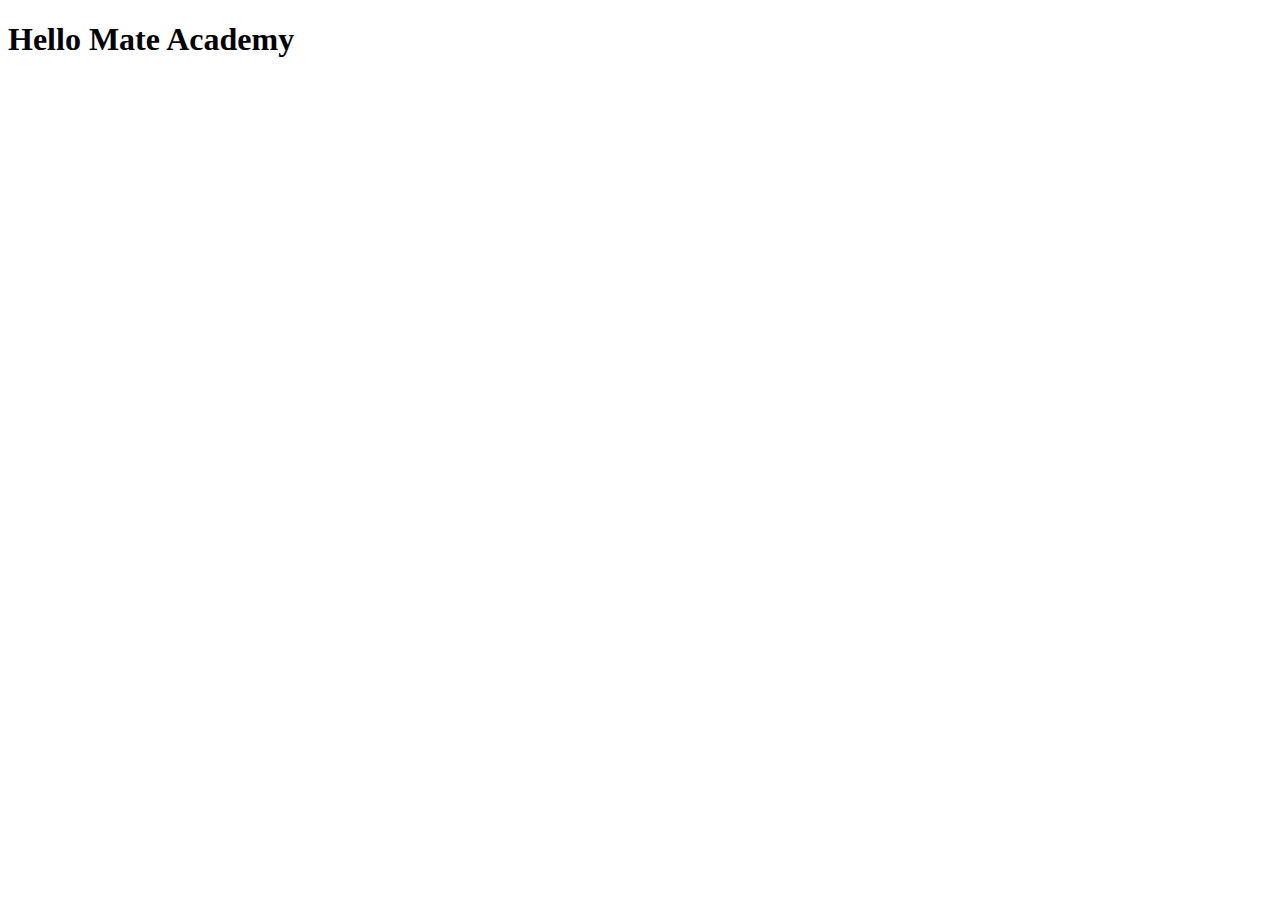
==== src/index.html @ c386bcf1 "Initial commit" ====
<!DOCTYPE html>
<html lang="en">
  <head>
    <meta charset="UTF-8">
    <meta name="viewport" content="width=device-width, initial-scale=1.0">
    <title>Title</title>
    <link rel="stylesheet" href="./styles/main.scss">
  </head>
  <body>
    <h1>Hello Mate Academy</h1>
    <script type="text/javascript" src="scripts/main.js"></script>
  </body>
</html>
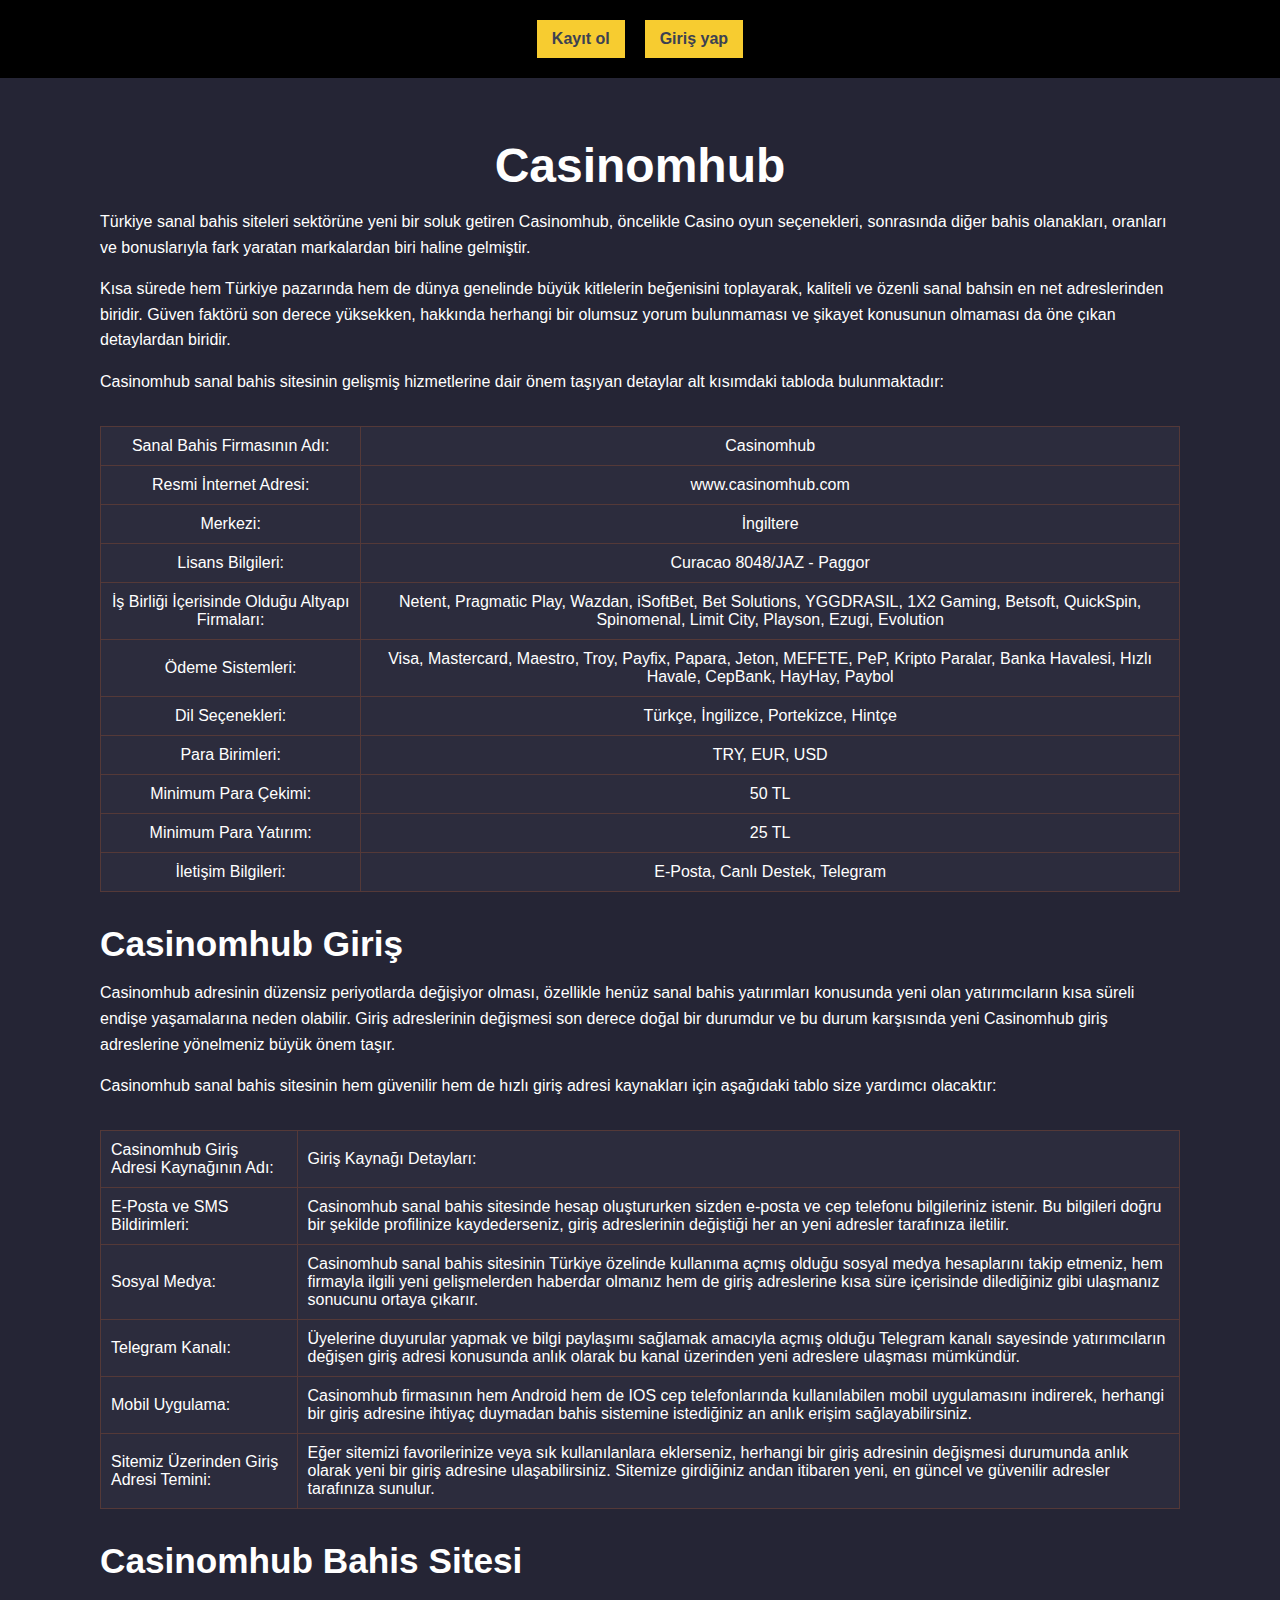
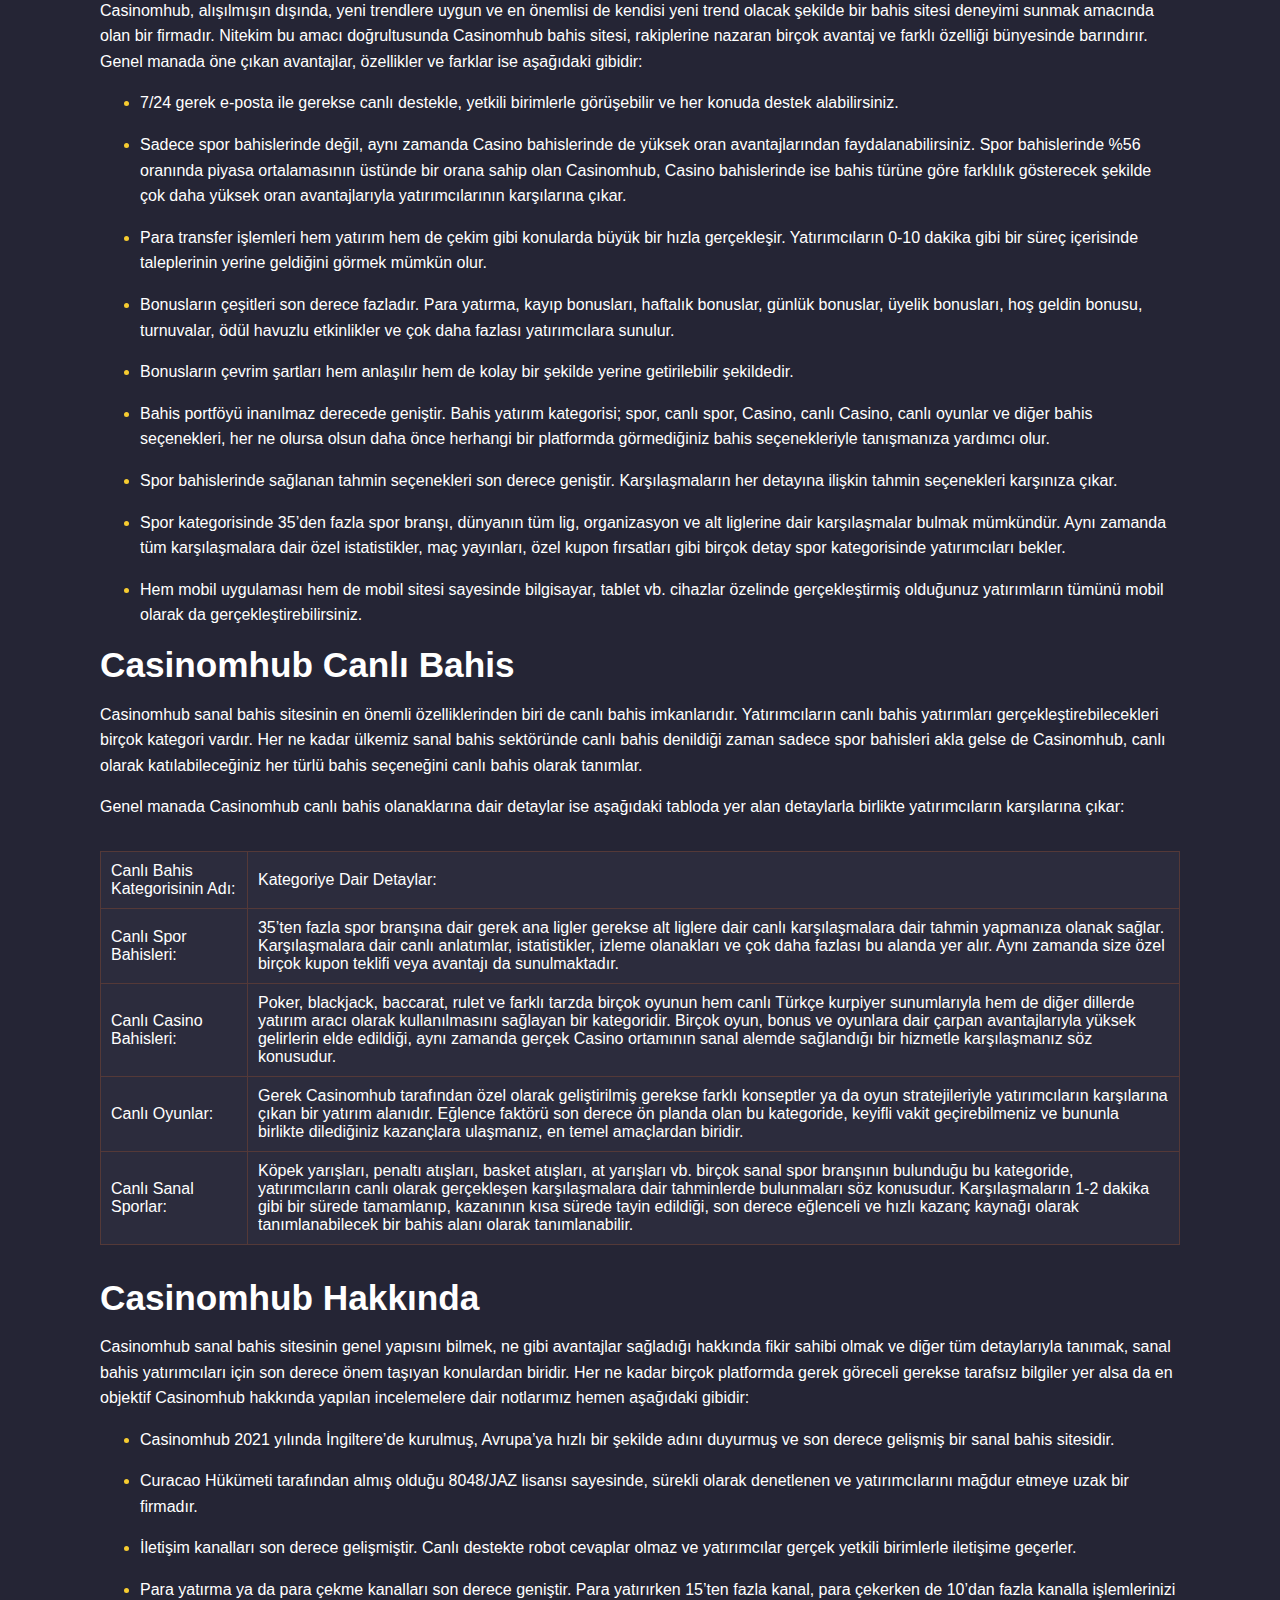
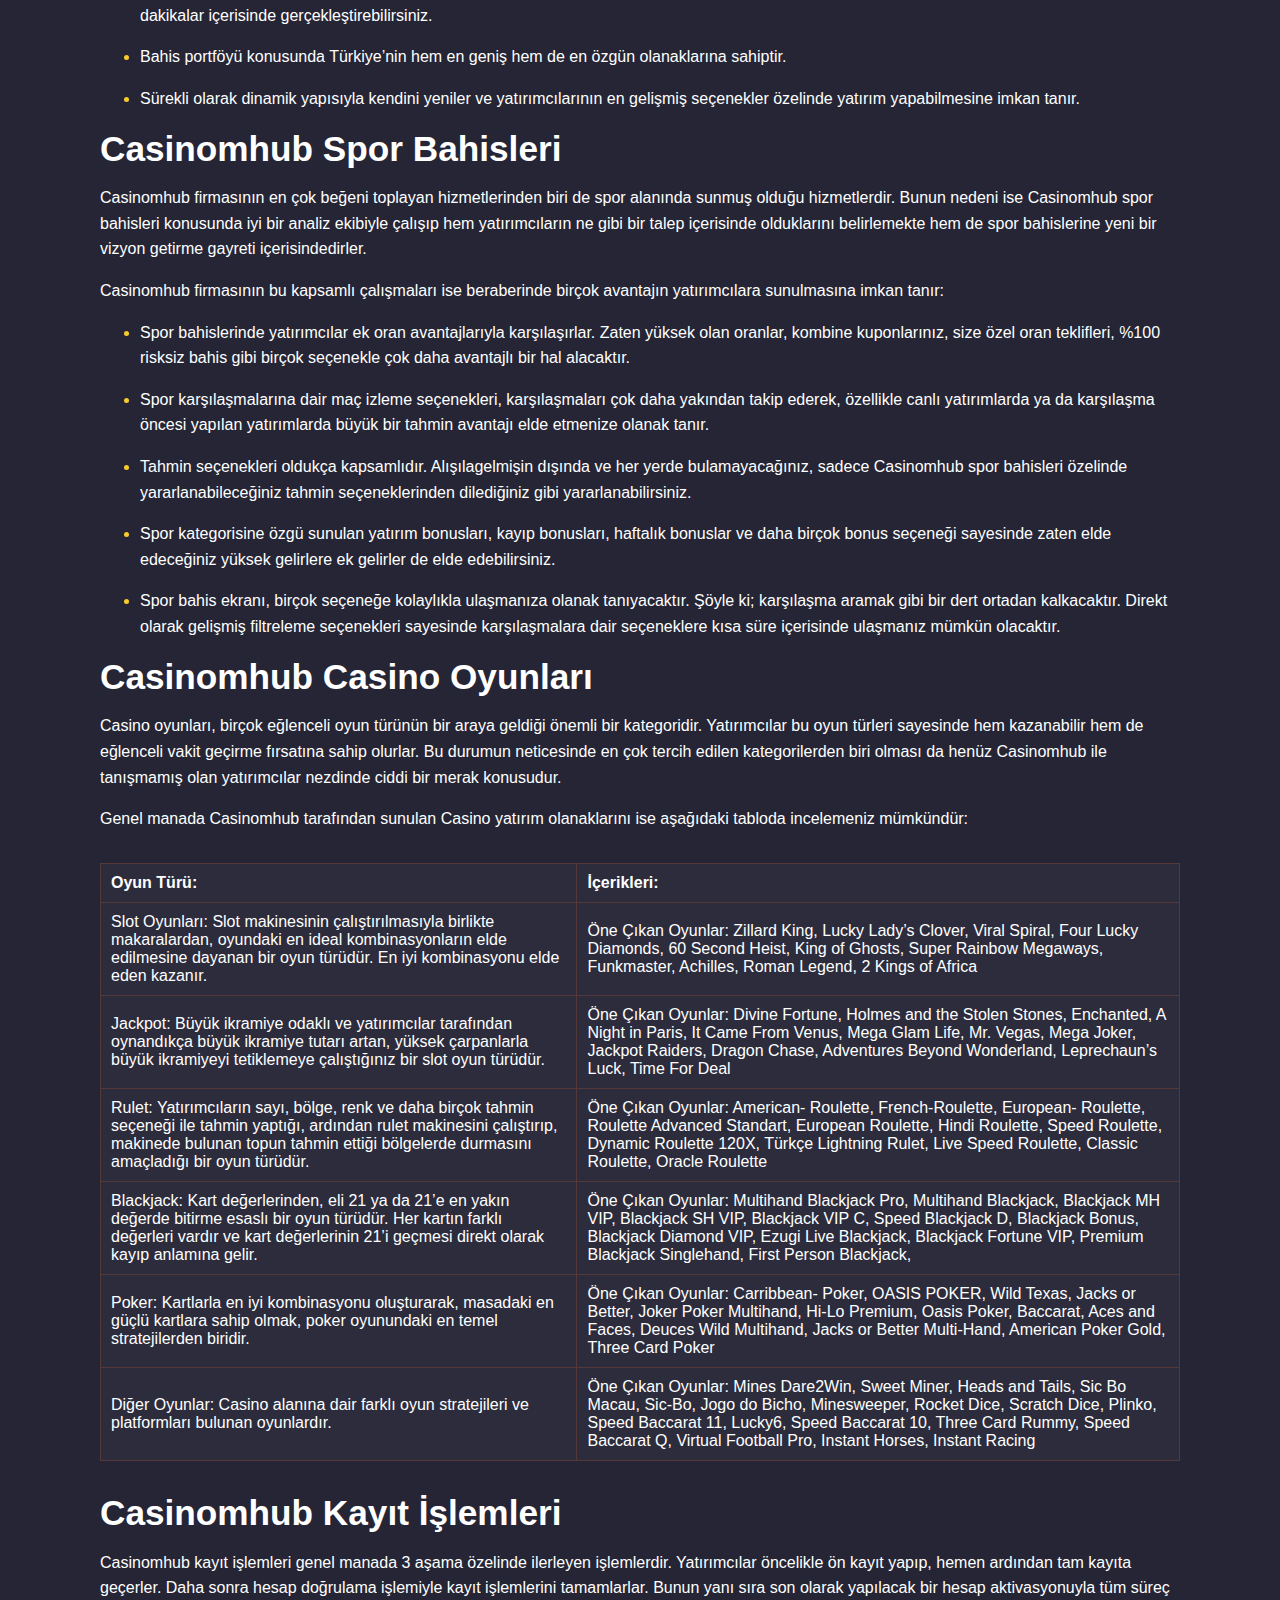
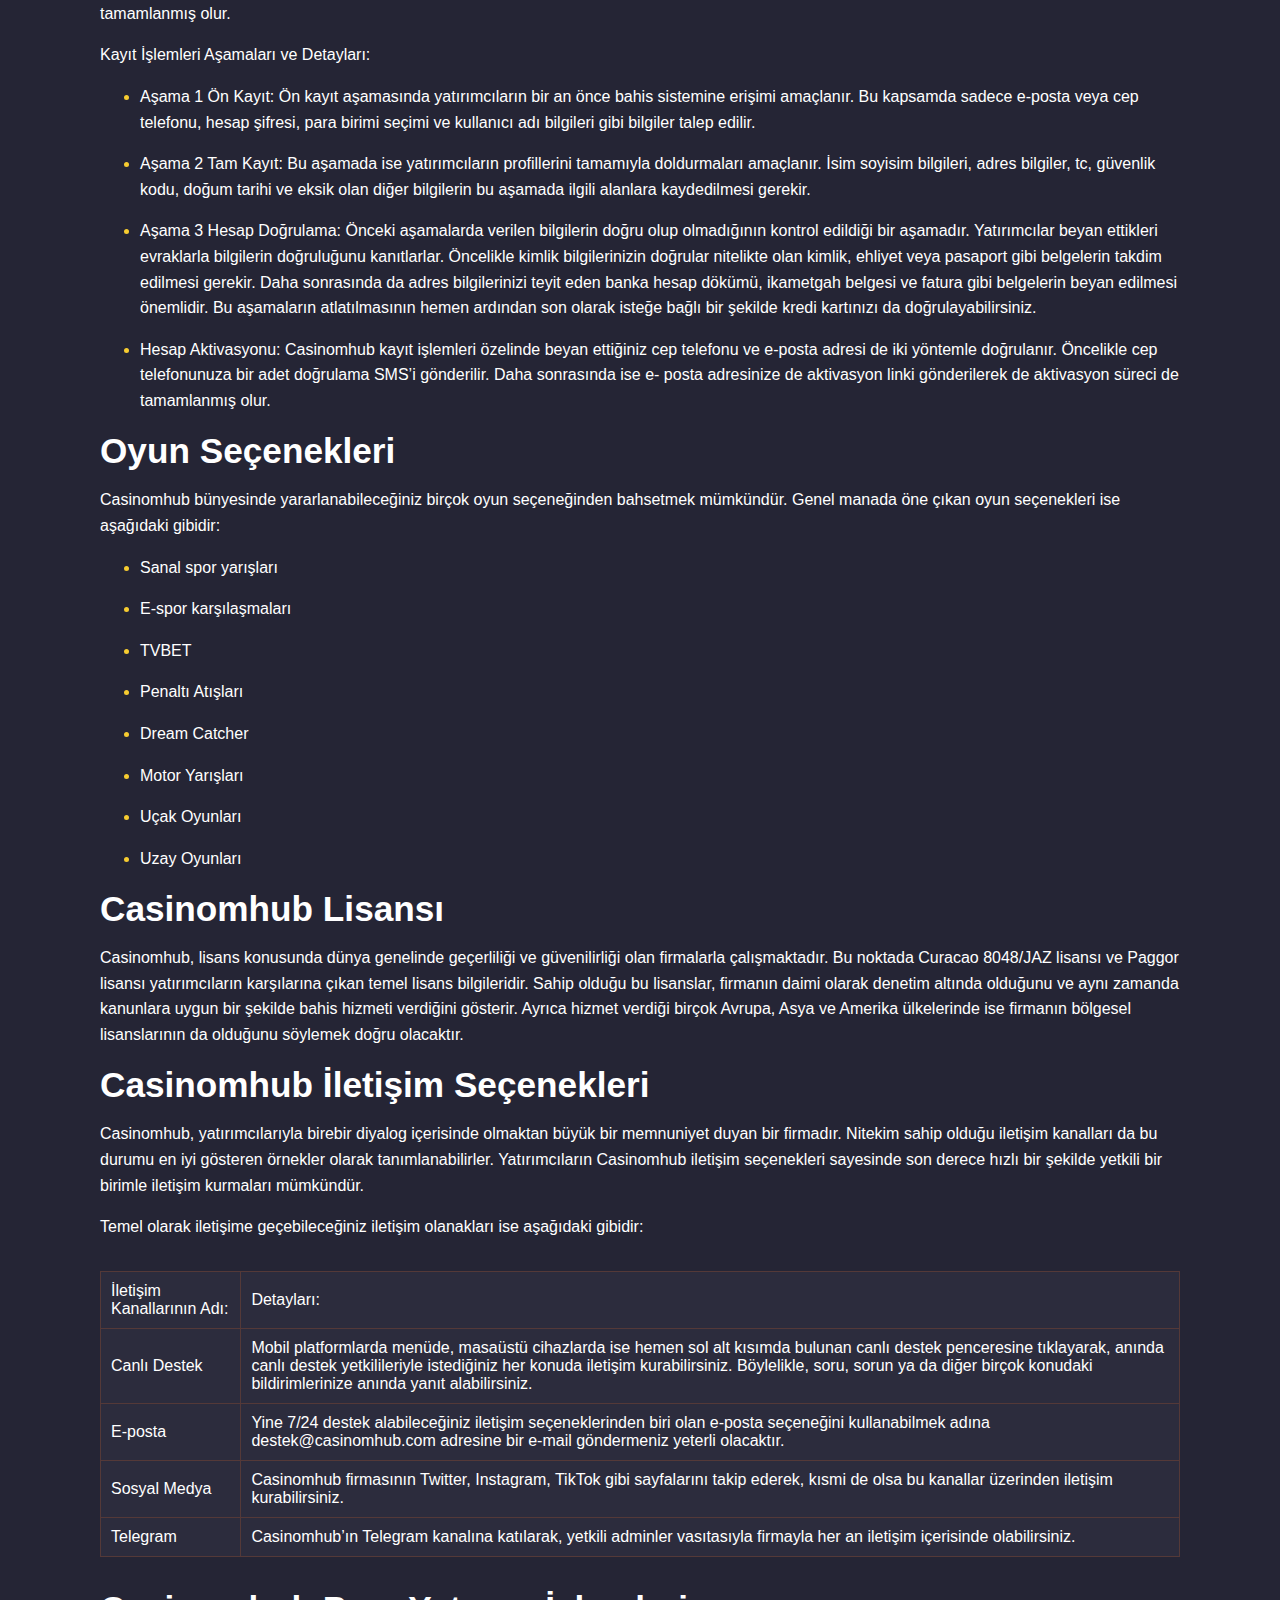
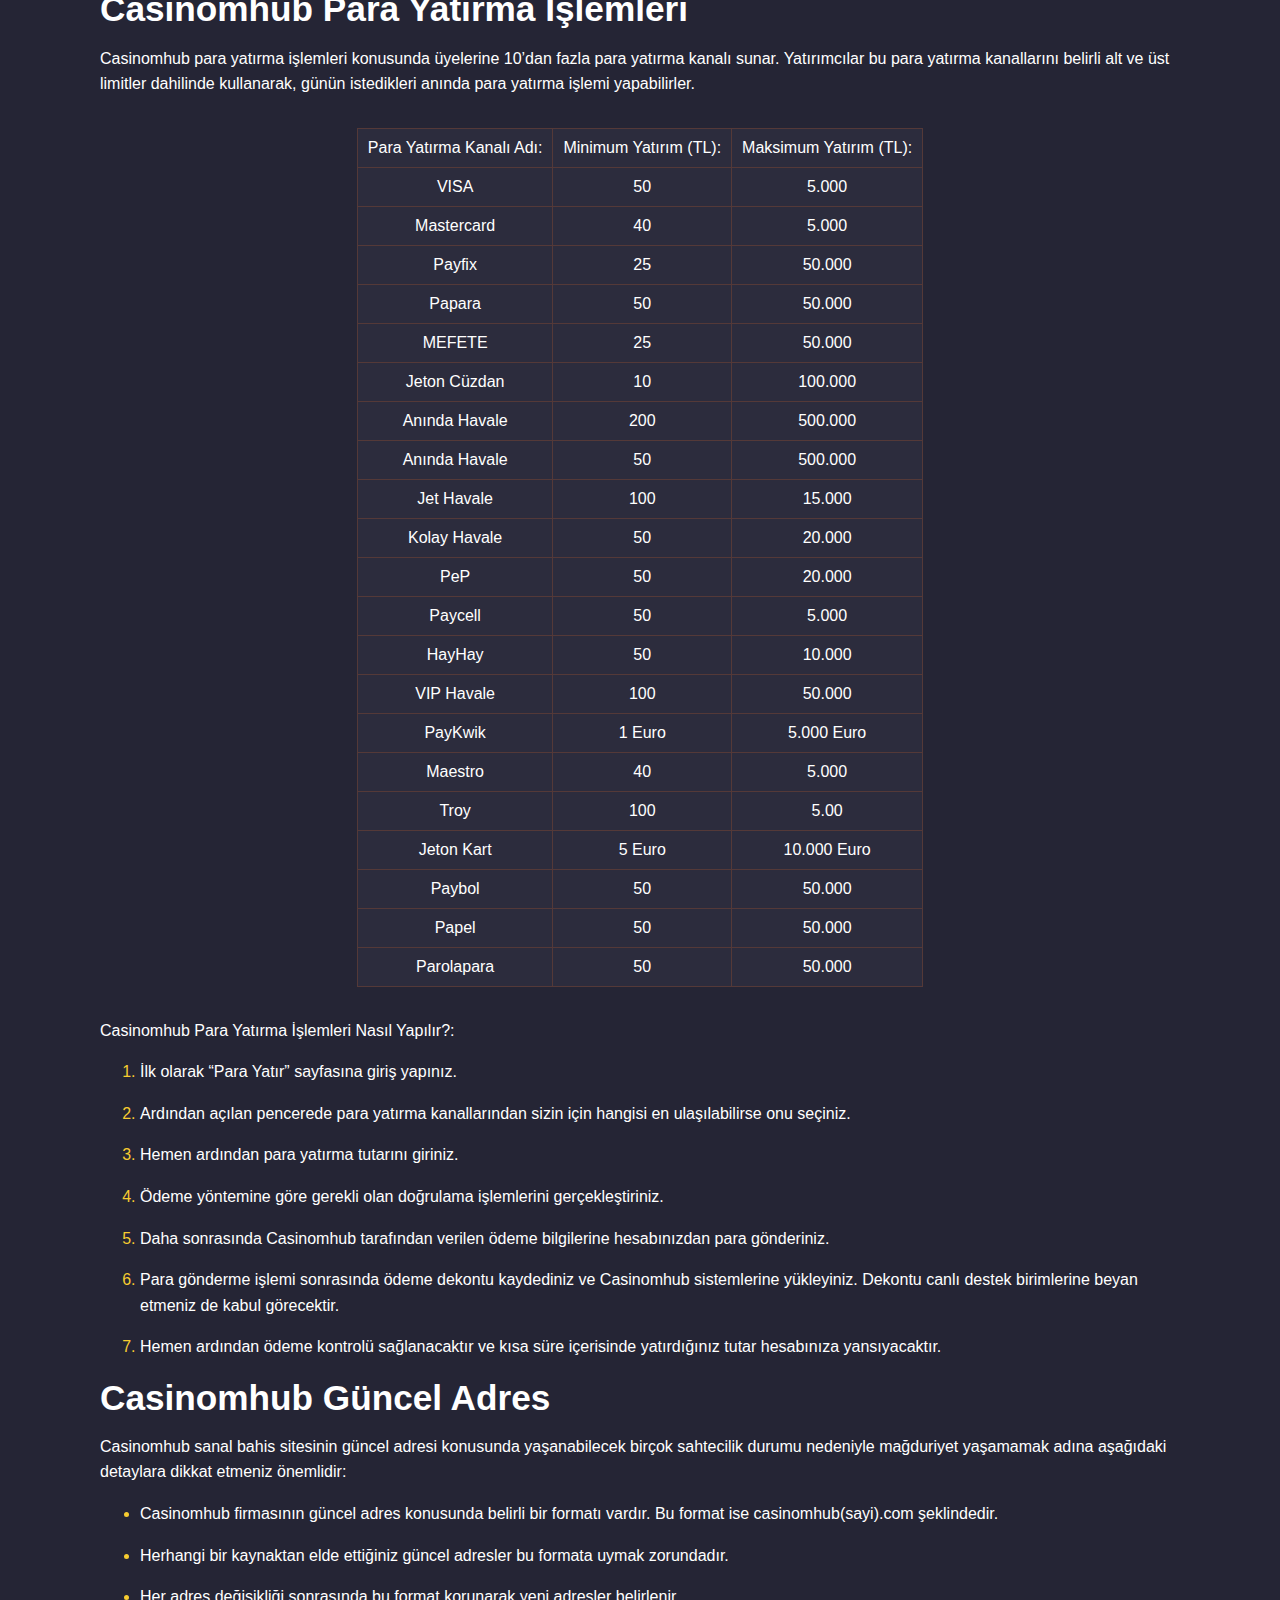
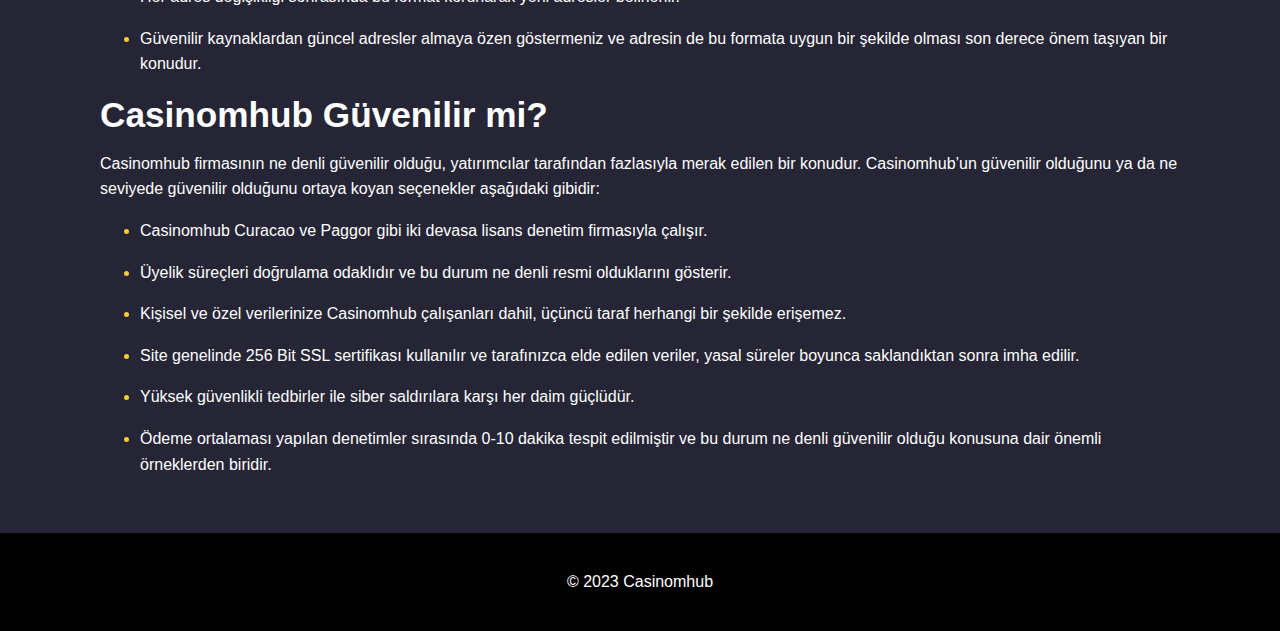
==== commit 73db880f: "s" ====
--- a/src/index.html
+++ b/src/index.html
@@ -1,13 +1,755 @@
 <!DOCTYPE html>
-<html lang="en">
+<html lang="tr">
   <head>
+    <!-- <link rel="icon" href="./images/favicon.jpg" type="image"> -->
+    <link rel="amphtml" href="">
     <meta charset="UTF-8">
     <meta name="viewport" content="width=device-width, initial-scale=1.0">
-    <title>Title</title>
-    <link rel="stylesheet" href="./styles/main.scss">
+    <title></title>
+    <meta name="description" content="">
+    <link rel="stylesheet" href="./styles/style.css">
+    <link rel="canonical" href="">
+    <meta name="robots" content="noarchive">
   </head>
-  <body>
-    <h1>Hello Mate Academy</h1>
+  <body class="body">
+    <header>
+      <div>
+        <div>
+          <!-- <img src="images/logo.svg" alt="logo" class="logo"> -->
+          <div class="buttons">
+            <a href="/" target="_blank" rel="nofollow">Kayıt ol</a>
+            <a href="/" target="_blank" rel="nofollow">Giriş yap</a>
+          </div>
+        </div>
+      </div>
+    </header>
+    <main class="container">
+      <h1>Casinomhub</h1>
+      <p>Türkiye sanal bahis siteleri sektörüne yeni bir soluk getiren Casinomhub, öncelikle
+        Casino oyun seçenekleri, sonrasında diğer bahis olanakları, oranları ve 
+        bonuslarıyla fark yaratan markalardan biri haline gelmiştir.
+      </p>
+      <p>Kısa sürede hem Türkiye pazarında hem de dünya genelinde büyük kitlelerin 
+        beğenisini toplayarak, kaliteli ve özenli sanal bahsin en net adreslerinden biridir. 
+        Güven faktörü son derece yüksekken, hakkında herhangi bir olumsuz yorum 
+        bulunmaması ve şikayet konusunun olmaması da öne çıkan detaylardan biridir.
+      </p>
+      <p>Casinomhub sanal bahis sitesinin gelişmiş hizmetlerine dair önem taşıyan 
+        detaylar alt kısımdaki tabloda bulunmaktadır:
+      </p>
+      <div class="table_container">
+        <table>
+          <tbody class="center">
+            <tr>
+              <td>Sanal Bahis Firmasının Adı:</td>
+              <td>Casinomhub</td>
+            </tr>
+            <tr>
+              <td>Resmi İnternet Adresi:</td>
+              <td>www.casinomhub.com</td>
+            </tr>
+            <tr>
+              <td>Merkezi:</td>
+              <td>İngiltere</td>
+            </tr>
+            <tr>
+              <td>Lisans Bilgileri:</td>
+              <td>Curacao 8048/JAZ - Paggor</td>
+            </tr>
+            <tr>
+              <td>İş Birliği İçerisinde Olduğu Altyapı Firmaları:</td>
+              <td>Netent, Pragmatic Play, Wazdan,
+                iSoftBet, Bet Solutions, YGGDRASIL,
+                1X2 Gaming, Betsoft, QuickSpin,
+                Spinomenal, Limit City, Playson, Ezugi,
+                Evolution
+              </td>
+            </tr>
+            <tr>
+              <td>Ödeme Sistemleri:</td>
+              <td>Visa, Mastercard, Maestro, Troy, Payfix,
+                Papara, Jeton, MEFETE, PeP, Kripto
+                Paralar, Banka Havalesi, Hızlı Havale,
+                CepBank, HayHay, Paybol
+              </td>
+            </tr>
+            <tr>
+              <td>Dil Seçenekleri:</td>
+              <td>Türkçe, İngilizce, Portekizce, Hintçe</td>
+            </tr>
+            <tr>
+              <td>Para Birimleri:</td>
+              <td>TRY, EUR, USD</td>
+            </tr>
+            <tr>
+              <td>Minimum Para Çekimi:</td>
+              <td>50 TL</td>
+            </tr>
+            <tr>
+              <td>Minimum Para Yatırım:</td>
+              <td>25 TL</td>
+            </tr>
+            <tr>
+              <td>İletişim Bilgileri:</td>
+              <td>E-Posta, Canlı Destek, Telegram</td>
+            </tr>
+          </tbody>
+        </table>
+      </div>
+      <h2>Casinomhub Giriş</h2>
+      <p>Casinomhub adresinin düzensiz periyotlarda değişiyor olması, özellikle henüz 
+        sanal bahis yatırımları konusunda yeni olan yatırımcıların kısa süreli endişe 
+        yaşamalarına neden olabilir. Giriş adreslerinin değişmesi son derece doğal bir 
+        durumdur ve bu durum karşısında yeni Casinomhub giriş adreslerine yönelmeniz 
+        büyük önem taşır.
+      </p>
+      <p>Casinomhub sanal bahis sitesinin hem güvenilir hem de hızlı giriş adresi 
+        kaynakları için aşağıdaki tablo size yardımcı olacaktır:
+      </p>
+      <div class="table_container">
+        <table>
+          <tbody>
+            <tr>
+              <td>Casinomhub Giriş Adresi
+                Kaynağının Adı:</td>
+              <td>Giriş Kaynağı Detayları:</td>
+            </tr>
+            <tr>
+              <td>E-Posta ve SMS Bildirimleri:</td>
+              <td>Casinomhub sanal bahis 
+                sitesinde hesap oluştururken 
+                sizden e-posta ve cep telefonu 
+                bilgileriniz istenir. Bu bilgileri 
+                doğru bir şekilde profilinize 
+                kaydederseniz, giriş adreslerinin
+                değiştiği her an yeni adresler 
+                tarafınıza iletilir.</td>
+            </tr>
+            <tr>
+              <td>Sosyal Medya:</td>
+              <td>Casinomhub sanal bahis 
+                sitesinin Türkiye özelinde 
+                kullanıma açmış olduğu sosyal 
+                medya hesaplarını takip 
+                etmeniz, hem firmayla ilgili yeni
+                gelişmelerden haberdar olmanız
+                hem de giriş adreslerine kısa 
+                süre içerisinde dilediğiniz gibi 
+                ulaşmanız sonucunu ortaya 
+                çıkarır.</td>
+            </tr>
+            <tr>
+              <td>Telegram Kanalı:</td>
+              <td>Üyelerine duyurular yapmak ve 
+                bilgi paylaşımı sağlamak 
+                amacıyla açmış olduğu 
+                Telegram kanalı sayesinde 
+                yatırımcıların değişen giriş 
+                adresi konusunda anlık olarak 
+                bu kanal üzerinden yeni 
+                adreslere ulaşması mümkündür.</td>
+            </tr>
+            <tr>
+              <td>Mobil Uygulama:</td>
+              <td>Casinomhub firmasının hem 
+                Android hem de IOS cep 
+                telefonlarında kullanılabilen 
+                mobil uygulamasını indirerek, 
+                herhangi bir giriş adresine 
+                ihtiyaç duymadan bahis 
+                sistemine istediğiniz an anlık 
+                erişim sağlayabilirsiniz.</td>
+            </tr>
+            <tr>
+              <td>Sitemiz Üzerinden Giriş Adresi
+                Temini:</td>
+              <td>Eğer sitemizi favorilerinize veya 
+                sık kullanılanlara eklerseniz, 
+                herhangi bir giriş adresinin 
+                değişmesi durumunda anlık 
+                olarak yeni bir giriş adresine 
+                ulaşabilirsiniz. Sitemize 
+                girdiğiniz andan itibaren yeni, 
+                en güncel ve güvenilir adresler 
+                tarafınıza sunulur.</td>
+            </tr>
+          </tbody>
+        </table>
+      </div>
+      <h2>Casinomhub Bahis Sitesi</h2>
+      <p>Casinomhub, alışılmışın dışında, yeni trendlere uygun ve en önemlisi de kendisi 
+        yeni trend olacak şekilde bir bahis sitesi deneyimi sunmak amacında olan bir 
+        firmadır. Nitekim bu amacı doğrultusunda Casinomhub bahis sitesi, rakiplerine 
+        nazaran birçok avantaj ve farklı özelliği bünyesinde barındırır. Genel manada öne 
+        çıkan avantajlar, özellikler ve farklar ise aşağıdaki gibidir:
+      </p>
+      <ul>
+        <li>7/24 gerek e-posta ile gerekse canlı destekle, yetkili birimlerle görüşebilir 
+          ve her konuda destek alabilirsiniz.</li>
+        <li>Sadece spor bahislerinde değil, aynı zamanda Casino bahislerinde de 
+          yüksek oran avantajlarından faydalanabilirsiniz. Spor bahislerinde %56 
+          oranında piyasa ortalamasının üstünde bir orana sahip olan Casinomhub, 
+          Casino bahislerinde ise bahis türüne göre farklılık gösterecek şekilde çok 
+          daha yüksek oran avantajlarıyla yatırımcılarının karşılarına çıkar.</li>
+        <li>Para transfer işlemleri hem yatırım hem de çekim gibi konularda büyük bir 
+          hızla gerçekleşir. Yatırımcıların 0-10 dakika gibi bir süreç içerisinde 
+          taleplerinin yerine geldiğini görmek mümkün olur.</li>
+        <li>Bonusların çeşitleri son derece fazladır. Para yatırma, kayıp bonusları, 
+          haftalık bonuslar, günlük bonuslar, üyelik bonusları, hoş geldin bonusu, 
+          turnuvalar, ödül havuzlu etkinlikler ve çok daha fazlası yatırımcılara 
+          sunulur.</li>
+        <li>Bonusların çevrim şartları hem anlaşılır hem de kolay bir şekilde yerine 
+          getirilebilir şekildedir.</li>
+        <li>Bahis portföyü inanılmaz derecede geniştir. Bahis yatırım kategorisi; spor, 
+          canlı spor, Casino, canlı Casino, canlı oyunlar ve diğer bahis seçenekleri, 
+          her ne olursa olsun daha önce herhangi bir platformda görmediğiniz bahis 
+          seçenekleriyle tanışmanıza yardımcı olur.</li>
+        <li>Spor bahislerinde sağlanan tahmin seçenekleri son derece geniştir. 
+          Karşılaşmaların her detayına ilişkin tahmin seçenekleri karşınıza çıkar.</li>
+        <li>Spor kategorisinde 35’den fazla spor branşı, dünyanın tüm lig, 
+          organizasyon ve alt liglerine dair karşılaşmalar bulmak mümkündür. Aynı 
+          zamanda tüm karşılaşmalara dair özel istatistikler, maç yayınları, özel 
+          kupon fırsatları gibi birçok detay spor kategorisinde yatırımcıları bekler.</li>
+        <li>Hem mobil uygulaması hem de mobil sitesi sayesinde bilgisayar, tablet vb. 
+          cihazlar özelinde gerçekleştirmiş olduğunuz yatırımların tümünü mobil 
+          olarak da gerçekleştirebilirsiniz.</li>
+      </ul>
+      <h2>Casinomhub Canlı Bahis</h2>
+      <p>Casinomhub sanal bahis sitesinin en önemli özelliklerinden biri de canlı bahis 
+        imkanlarıdır. Yatırımcıların canlı bahis yatırımları gerçekleştirebilecekleri birçok 
+        kategori vardır. Her ne kadar ülkemiz sanal bahis sektöründe canlı bahis denildiği 
+        zaman sadece spor bahisleri akla gelse de Casinomhub, canlı olarak 
+        katılabileceğiniz her türlü bahis seçeneğini canlı bahis olarak tanımlar.
+      </p>
+      <p>Genel manada Casinomhub canlı bahis olanaklarına dair detaylar ise aşağıdaki 
+        tabloda yer alan detaylarla birlikte yatırımcıların karşılarına çıkar:
+      </p>
+      <div class="table_container">
+        <table>
+          <tboby>
+            <tr>
+              <td>Canlı Bahis Kategorisinin Adı:</td>
+              <td>Kategoriye Dair Detaylar:</td>
+            </tr>
+            <tr>
+              <td>Canlı Spor Bahisleri:</td>
+              <td>35’ten fazla spor branşına dair 
+                gerek ana ligler gerekse alt 
+                liglere dair canlı karşılaşmalara 
+                dair tahmin yapmanıza olanak 
+                sağlar. Karşılaşmalara dair canlı 
+                anlatımlar, istatistikler, izleme 
+                olanakları ve çok daha fazlası 
+                bu alanda yer alır. Aynı 
+                zamanda size özel birçok kupon 
+                teklifi veya avantajı da 
+                sunulmaktadır.</td>
+            </tr>
+            <tr>
+              <td>Canlı Casino Bahisleri:</td>
+              <td>Poker, blackjack, baccarat, rulet
+                ve farklı tarzda birçok oyunun 
+                hem canlı Türkçe kurpiyer 
+                sunumlarıyla hem de diğer 
+                dillerde yatırım aracı olarak 
+                kullanılmasını sağlayan bir 
+                kategoridir. Birçok oyun, bonus 
+                ve oyunlara dair çarpan 
+                avantajlarıyla yüksek gelirlerin 
+                elde edildiği, aynı zamanda 
+                gerçek Casino ortamının sanal 
+                alemde sağlandığı bir hizmetle 
+                karşılaşmanız söz konusudur.</td>
+            </tr>
+            <tr>
+              <td>Canlı Oyunlar:</td>
+              <td>Gerek Casinomhub tarafından 
+                özel olarak geliştirilmiş gerekse 
+                farklı konseptler ya da oyun 
+                stratejileriyle yatırımcıların 
+                karşılarına çıkan bir yatırım 
+                alanıdır. Eğlence faktörü son 
+                derece ön planda olan bu 
+                kategoride, keyifli vakit 
+                geçirebilmeniz ve bununla 
+                birlikte dilediğiniz kazançlara 
+                ulaşmanız, en temel 
+                amaçlardan biridir.</td>
+            </tr>
+            <tr>
+              <td>Canlı Sanal Sporlar:</td>
+              <td>Köpek yarışları, penaltı atışları, 
+                basket atışları, at yarışları vb. 
+                birçok sanal spor branşının 
+                bulunduğu bu kategoride, 
+                yatırımcıların canlı olarak 
+                gerçekleşen karşılaşmalara dair 
+                tahminlerde bulunmaları söz 
+                konusudur. Karşılaşmaların 1-2 
+                dakika gibi bir sürede 
+                tamamlanıp, kazanının kısa 
+                sürede tayin edildiği, son derece
+                eğlenceli ve hızlı kazanç 
+                kaynağı olarak tanımlanabilecek
+                bir bahis alanı olarak 
+                tanımlanabilir.</td>
+            </tr>
+          </tboby>
+        </table>
+      </div>
+      <h2>Casinomhub Hakkında</h2>
+      <p>Casinomhub sanal bahis sitesinin genel yapısını bilmek, ne gibi avantajlar 
+        sağladığı hakkında fikir sahibi olmak ve diğer tüm detaylarıyla tanımak, sanal 
+        bahis yatırımcıları için son derece önem taşıyan konulardan biridir. Her ne kadar 
+        birçok platformda gerek göreceli gerekse tarafsız bilgiler yer alsa da en objektif 
+        Casinomhub hakkında yapılan incelemelere dair notlarımız hemen aşağıdaki 
+        gibidir:
+      </p>
+      <ul>
+        <li>Casinomhub 2021 yılında İngiltere’de kurulmuş, Avrupa’ya hızlı bir şekilde 
+          adını duyurmuş ve son derece gelişmiş bir sanal bahis sitesidir.</li>
+        <li>Curacao Hükümeti tarafından almış olduğu 8048/JAZ lisansı sayesinde, 
+          sürekli olarak denetlenen ve yatırımcılarını mağdur etmeye uzak bir 
+          firmadır.</li>
+        <li>İletişim kanalları son derece gelişmiştir. Canlı destekte robot cevaplar 
+          olmaz ve yatırımcılar gerçek yetkili birimlerle iletişime geçerler.</li>
+        <li>Para yatırma ya da para çekme kanalları son derece geniştir. Para 
+          yatırırken 15’ten fazla kanal, para çekerken de 10’dan fazla kanalla 
+          işlemlerinizi dakikalar içerisinde gerçekleştirebilirsiniz.</li>
+        <li>Bahis portföyü konusunda Türkiye’nin hem en geniş hem de en özgün 
+          olanaklarına sahiptir.</li>
+        <li>Sürekli olarak dinamik yapısıyla kendini yeniler ve yatırımcılarının en 
+          gelişmiş seçenekler özelinde yatırım yapabilmesine imkan tanır.</li>
+      </ul>
+      <h2>Casinomhub Spor Bahisleri</h2>
+      <p>Casinomhub firmasının en çok beğeni toplayan hizmetlerinden biri de spor 
+        alanında sunmuş olduğu hizmetlerdir. Bunun nedeni ise Casinomhub spor 
+        bahisleri konusunda iyi bir analiz ekibiyle çalışıp hem yatırımcıların ne gibi bir 
+        talep içerisinde olduklarını belirlemekte hem de spor bahislerine yeni bir vizyon 
+        getirme gayreti içerisindedirler.
+      </p>
+      <p>Casinomhub firmasının bu kapsamlı çalışmaları ise beraberinde birçok avantajın 
+        yatırımcılara sunulmasına imkan tanır:
+      </p>
+      <ul>
+        <li>Spor bahislerinde yatırımcılar ek oran avantajlarıyla karşılaşırlar. Zaten 
+          yüksek olan oranlar, kombine kuponlarınız, size özel oran teklifleri, %100 
+          risksiz bahis gibi birçok seçenekle çok daha avantajlı bir hal alacaktır.</li>
+        <li>Spor karşılaşmalarına dair maç izleme seçenekleri, karşılaşmaları çok daha 
+          yakından takip ederek, özellikle canlı yatırımlarda ya da karşılaşma öncesi 
+          yapılan yatırımlarda büyük bir tahmin avantajı elde etmenize olanak tanır.</li>
+        <li>Tahmin seçenekleri oldukça kapsamlıdır. Alışılagelmişin dışında ve her 
+          yerde bulamayacağınız, sadece Casinomhub spor bahisleri özelinde 
+          yararlanabileceğiniz tahmin seçeneklerinden dilediğiniz gibi 
+          yararlanabilirsiniz.</li>
+        <li>Spor kategorisine özgü sunulan yatırım bonusları, kayıp bonusları, haftalık 
+          bonuslar ve daha birçok bonus seçeneği sayesinde zaten elde edeceğiniz 
+          yüksek gelirlere ek gelirler de elde edebilirsiniz.</li>
+        <li>Spor bahis ekranı, birçok seçeneğe kolaylıkla ulaşmanıza olanak 
+          tanıyacaktır. Şöyle ki; karşılaşma aramak gibi bir dert ortadan kalkacaktır. 
+          Direkt olarak gelişmiş filtreleme seçenekleri sayesinde karşılaşmalara dair 
+          seçeneklere kısa süre içerisinde ulaşmanız mümkün olacaktır.</li>
+      </ul>
+      <h2>Casinomhub Casino Oyunları</h2>
+      <p>Casino oyunları, birçok eğlenceli oyun türünün bir araya geldiği önemli bir 
+        kategoridir. Yatırımcılar bu oyun türleri sayesinde hem kazanabilir hem de 
+        eğlenceli vakit geçirme fırsatına sahip olurlar. Bu durumun neticesinde en çok 
+        tercih edilen kategorilerden biri olması da henüz Casinomhub ile tanışmamış olan 
+        yatırımcılar nezdinde ciddi bir merak konusudur.
+      </p>
+      <p>Genel manada Casinomhub tarafından sunulan Casino yatırım olanaklarını ise 
+        aşağıdaki tabloda incelemeniz mümkündür:
+      </p>
+      <div class="table_container">
+        <table>
+          <tbody>
+            <tr>
+              <td><strong>Oyun Türü:</strong></td>
+              <td><strong>İçerikleri:</strong></td>
+            </tr>
+            <tr>
+              <td>Slot Oyunları: Slot 
+                makinesinin çalıştırılmasıyla 
+                birlikte makaralardan, oyundaki 
+                en ideal kombinasyonların elde 
+                edilmesine dayanan bir oyun 
+                türüdür. En iyi kombinasyonu 
+                elde eden kazanır.</td>
+              <td>Öne Çıkan Oyunlar: Zillard King, 
+                Lucky Lady’s Clover, Viral Spiral, Four 
+                Lucky Diamonds, 60 Second Heist, 
+                King of Ghosts, Super Rainbow 
+                Megaways, Funkmaster, Achilles, 
+                Roman Legend, 2 Kings of Africa</td>
+            </tr>
+            <tr>
+              <td>Jackpot: Büyük ikramiye odaklı
+                ve yatırımcılar tarafından oynandıkça büyük ikramiye 
+                tutarı artan, yüksek çarpanlarla 
+                büyük ikramiyeyi tetiklemeye 
+                çalıştığınız bir slot oyun türüdür.</td>
+              <td>Öne Çıkan Oyunlar: Divine Fortune, 
+                Holmes and the Stolen Stones, Enchanted, A Night in Paris, It Came 
+                From Venus, Mega Glam Life, Mr. 
+                Vegas, Mega Joker, Jackpot Raiders, 
+                Dragon Chase, Adventures Beyond 
+                Wonderland, Leprechaun’s Luck, Time 
+                For Deal</td>
+            </tr>
+            <tr>
+              <td>Rulet: Yatırımcıların sayı, bölge,
+                renk ve daha birçok tahmin 
+                seçeneği ile tahmin yaptığı, 
+                ardından rulet makinesini 
+                çalıştırıp, makinede bulunan 
+                topun tahmin ettiği bölgelerde 
+                durmasını amaçladığı bir oyun 
+                türüdür.</td>
+              <td>Öne Çıkan Oyunlar: American- 
+                Roulette, French-Roulette, European-
+                Roulette, Roulette Advanced Standart, 
+                European Roulette, Hindi Roulette, 
+                Speed Roulette, Dynamic Roulette 
+                120X, Türkçe Lightning Rulet, Live 
+                Speed Roulette, Classic Roulette, 
+                Oracle Roulette</td>
+            </tr>
+            <tr>
+              <td>Blackjack: Kart değerlerinden, 
+                eli 21 ya da 21’e en yakın 
+                değerde bitirme esaslı bir oyun 
+                türüdür. Her kartın farklı 
+                değerleri vardır ve kart 
+                değerlerinin 21’i geçmesi direkt 
+                olarak kayıp anlamına gelir.</td>
+              <td>Öne Çıkan Oyunlar: Multihand 
+                Blackjack Pro, Multihand Blackjack, 
+                Blackjack MH VIP, Blackjack SH VIP, 
+                Blackjack VIP C, Speed Blackjack D, 
+                Blackjack Bonus, Blackjack Diamond 
+                VIP, Ezugi Live Blackjack, Blackjack 
+                Fortune VIP, Premium Blackjack 
+                Singlehand, First Person Blackjack, </td>
+            </tr>
+            <tr>
+              <td>Poker: Kartlarla en iyi 
+                kombinasyonu oluşturarak, 
+                masadaki en güçlü kartlara 
+                sahip olmak, poker oyunundaki 
+                en temel stratejilerden biridir.</td>
+              <td>Öne Çıkan Oyunlar: Carribbean-
+                Poker, OASIS POKER, Wild Texas, Jacks 
+                or Better, Joker Poker Multihand, Hi-Lo 
+                Premium, Oasis Poker, Baccarat, Aces 
+                and Faces, Deuces Wild Multihand, 
+                Jacks or Better Multi-Hand, American 
+                Poker Gold, Three Card Poker</td>
+            </tr>
+            <tr>
+              <td>Diğer Oyunlar: Casino alanına 
+                dair farklı oyun stratejileri ve 
+                platformları bulunan oyunlardır.</td>
+              <td>Öne Çıkan Oyunlar: Mines 
+                Dare2Win, Sweet Miner, Heads and 
+                Tails, Sic Bo Macau, Sic-Bo, Jogo do 
+                Bicho, Minesweeper, Rocket Dice, 
+                Scratch Dice, Plinko, Speed Baccarat 
+                11, Lucky6, Speed Baccarat 10, Three 
+                Card Rummy, Speed Baccarat Q, 
+                Virtual Football Pro, Instant Horses, 
+                Instant Racing</td>
+            </tr>
+          </tbody>
+        </table>
+      </div>
+      <h3>Casinomhub Kayıt İşlemleri</h3>
+      <p>Casinomhub kayıt işlemleri genel manada 3 aşama özelinde ilerleyen işlemlerdir. 
+        Yatırımcılar öncelikle ön kayıt yapıp, hemen ardından tam kayıta geçerler. Daha 
+        sonra hesap doğrulama işlemiyle kayıt işlemlerini tamamlarlar. Bunun yanı sıra 
+        son olarak yapılacak bir hesap aktivasyonuyla tüm süreç tamamlanmış olur.
+      </p>
+      <p><strong>Kayıt İşlemleri Aşamaları ve Detayları:</strong></p>
+      <ul>
+        <li>Aşama 1 Ön Kayıt: Ön kayıt aşamasında yatırımcıların bir an önce bahis 
+          sistemine erişimi amaçlanır. Bu kapsamda sadece e-posta veya cep 
+          telefonu, hesap şifresi, para birimi seçimi ve kullanıcı adı bilgileri gibi 
+          bilgiler talep edilir.</li>
+        <li>Aşama 2 Tam Kayıt: Bu aşamada ise yatırımcıların profillerini tamamıyla 
+          doldurmaları amaçlanır. İsim soyisim bilgileri, adres bilgiler, tc, güvenlik 
+          kodu, doğum tarihi ve eksik olan diğer bilgilerin bu aşamada ilgili alanlara 
+          kaydedilmesi gerekir.</li>
+        <li>Aşama 3 Hesap Doğrulama: Önceki aşamalarda verilen bilgilerin doğru 
+          olup olmadığının kontrol edildiği bir aşamadır. Yatırımcılar beyan ettikleri 
+          evraklarla bilgilerin doğruluğunu kanıtlarlar. Öncelikle kimlik bilgilerinizin 
+          doğrular nitelikte olan kimlik, ehliyet veya pasaport gibi belgelerin takdim 
+          edilmesi gerekir. Daha sonrasında da adres bilgilerinizi teyit eden banka 
+          hesap dökümü, ikametgah belgesi ve fatura gibi belgelerin beyan edilmesi 
+          önemlidir. Bu aşamaların atlatılmasının hemen ardından son olarak isteğe 
+          bağlı bir şekilde kredi kartınızı da doğrulayabilirsiniz.</li>
+        <li>Hesap Aktivasyonu: Casinomhub kayıt işlemleri özelinde beyan ettiğiniz 
+          cep telefonu ve e-posta adresi de iki yöntemle doğrulanır. Öncelikle cep 
+          telefonunuza bir adet doğrulama SMS’i gönderilir. Daha sonrasında ise e-
+          posta adresinize de aktivasyon linki gönderilerek de aktivasyon süreci de 
+          tamamlanmış olur.</li>
+      </ul>
+      <h2>Oyun Seçenekleri</h2>
+      <p>Casinomhub bünyesinde yararlanabileceğiniz birçok oyun seçeneğinden 
+        bahsetmek mümkündür. Genel manada öne çıkan oyun seçenekleri ise aşağıdaki 
+        gibidir:
+      </p>
+      <ul>
+        <li>Sanal spor yarışları</li>
+        <li>E-spor karşılaşmaları</li>
+        <li>TVBET</li>
+        <li>Penaltı Atışları</li>
+        <li>Dream Catcher</li>
+        <li>Motor Yarışları</li>
+        <li>Uçak Oyunları</li>
+        <li>Uzay Oyunları</li>
+      </ul>
+      <h3>Casinomhub Lisansı</h3>
+      <p>Casinomhub, lisans konusunda dünya genelinde geçerliliği ve güvenilirliği olan 
+        firmalarla çalışmaktadır. Bu noktada Curacao 8048/JAZ lisansı ve Paggor lisansı 
+        yatırımcıların karşılarına çıkan temel lisans bilgileridir. Sahip olduğu bu lisanslar, 
+        firmanın daimi olarak denetim altında olduğunu ve aynı zamanda kanunlara 
+        uygun bir şekilde bahis hizmeti verdiğini gösterir. Ayrıca hizmet verdiği birçok 
+        Avrupa, Asya ve Amerika ülkelerinde ise firmanın bölgesel lisanslarının da 
+        olduğunu söylemek doğru olacaktır.
+      </p>
+      <h3>Casinomhub İletişim Seçenekleri</h3>
+      <p>Casinomhub, yatırımcılarıyla birebir diyalog içerisinde olmaktan büyük bir 
+        memnuniyet duyan bir firmadır. Nitekim sahip olduğu iletişim kanalları da bu 
+        durumu en iyi gösteren örnekler olarak tanımlanabilirler. Yatırımcıların 
+        Casinomhub iletişim seçenekleri sayesinde son derece hızlı bir şekilde yetkili bir 
+        birimle iletişim kurmaları mümkündür.
+      </p>
+      <p>Temel olarak iletişime geçebileceğiniz iletişim olanakları ise aşağıdaki gibidir:</p>
+      <div class="table_container">
+        <table>
+          <tbody>
+            <tr>
+              <td>İletişim Kanallarının Adı:</td>
+              <td>Detayları:</td>
+            </tr>
+            <tr>
+              <td>Canlı Destek</td>
+              <td>Mobil platformlarda menüde, 
+                masaüstü cihazlarda ise hemen 
+                sol alt kısımda bulunan canlı 
+                destek penceresine tıklayarak, anında canlı destek yetkilileriyle
+                istediğiniz her konuda iletişim 
+                kurabilirsiniz. Böylelikle, soru, 
+                sorun ya da diğer birçok 
+                konudaki bildirimlerinize anında 
+                yanıt alabilirsiniz.</td>
+            </tr>
+            <tr>
+              <td>E-posta</td>
+              <td>Yine 7/24 destek alabileceğiniz 
+                iletişim seçeneklerinden biri 
+                olan e-posta seçeneğini 
+                kullanabilmek adına 
+                destek@casinomhub.com 
+                adresine bir e-mail göndermeniz
+                yeterli olacaktır.</td>
+            </tr>
+            <tr>
+              <td>Sosyal Medya</td>
+              <td>Casinomhub firmasının Twitter, 
+                Instagram, TikTok gibi 
+                sayfalarını takip ederek, kısmi 
+                de olsa bu kanallar üzerinden 
+                iletişim kurabilirsiniz.</td>
+            </tr>
+            <tr>
+              <td>Telegram</td>
+              <td>Casinomhub’ın Telegram 
+                kanalına katılarak, yetkili 
+                adminler vasıtasıyla firmayla 
+                her an iletişim içerisinde 
+                olabilirsiniz.</td>
+            </tr>
+          </tbody>
+        </table>
+      </div>
+      <h2>Casinomhub Para Yatırma İşlemleri</h2>
+      <p>Casinomhub para yatırma işlemleri konusunda üyelerine 10’dan fazla para 
+        yatırma kanalı sunar. Yatırımcılar bu para yatırma kanallarını belirli alt ve üst 
+        limitler dahilinde kullanarak, günün istedikleri anında para yatırma işlemi 
+        yapabilirler.
+      </p>
+      <div class="table_container">
+        <table>
+          <tbody class="center">
+            <tr>
+              <td>Para Yatırma Kanalı
+                Adı:</td>
+              <td>Minimum Yatırım (TL):</td>
+              <td>Maksimum Yatırım
+                (TL):</td>
+            </tr>
+            <tr>
+              <td>VISA</td>
+              <td>50</td>
+              <td>5.000</td>
+            </tr>
+            <tr>
+              <td>Mastercard</td>
+              <td>40</td>
+              <td>5.000</td>
+            </tr>
+            <tr>
+              <td>Payfix</td>
+              <td>25</td>
+              <td>50.000</td>
+            </tr>
+            <tr>
+              <td>Papara</td>
+              <td>50</td>
+              <td>50.000</td>
+            </tr>
+            <tr>
+              <td>MEFETE</td>
+              <td>25</td>
+              <td>50.000</td>
+            </tr>
+            <tr>
+              <td>Jeton Cüzdan</td>
+              <td>10</td>
+              <td>100.000</td>
+            </tr>
+            <tr>
+              <td>Anında Havale</td>
+              <td>200</td>
+              <td>500.000</td>
+            </tr>
+            <tr>
+              <td>Anında Havale</td>
+              <td>50</td>
+              <td>500.000</td>
+            </tr>
+            <tr>
+              <td>Jet Havale</td>
+              <td>100</td>
+              <td>15.000</td>
+            </tr>
+            <tr>
+              <td>Kolay Havale</td>
+              <td>50</td>
+              <td>20.000</td>
+            </tr>
+            <tr>
+              <td>PeP</td>
+              <td>50</td>
+              <td>20.000</td>
+            </tr>
+            <tr>
+              <td>Paycell</td>
+              <td>50</td>
+              <td>5.000</td>
+            </tr>
+            <tr>
+              <td>HayHay</td>
+              <td>50</td>
+              <td>10.000</td>
+            </tr>
+            <tr>
+              <td>VIP Havale</td>
+              <td>100</td>
+              <td>50.000</td>
+            </tr>
+            <tr>
+              <td>PayKwik</td>
+              <td>1 Euro</td>
+              <td>5.000 Euro</td>
+            </tr>
+            <tr>
+              <td>Maestro</td>
+              <td>40</td>
+              <td>5.000</td>
+            </tr>
+            <tr>
+              <td>Troy</td>
+              <td>100</td>
+              <td>5.00</td>
+            </tr>
+            <tr>
+              <td>Jeton Kart</td>
+              <td>5 Euro</td>
+              <td>10.000 Euro</td>
+            </tr>
+            <tr>
+              <td>Paybol</td>
+              <td>50</td>
+              <td>50.000</td>
+            </tr>
+            <tr>
+              <td>Papel</td>
+              <td>50</td>
+              <td>50.000</td>
+            </tr>
+            <tr>
+              <td>Parolapara</td>
+              <td>50</td>
+              <td>50.000</td>
+            </tr>
+          </tbody>
+        </table>
+      </div>
+      <p><strong>Casinomhub Para Yatırma İşlemleri Nasıl Yapılır?:</strong></p>
+      <ol>
+        <li>İlk olarak “Para Yatır” sayfasına giriş yapınız.</li>
+        <li>Ardından açılan pencerede para yatırma kanallarından sizin için hangisi en 
+          ulaşılabilirse onu seçiniz.</li>
+        <li>Hemen ardından para yatırma tutarını giriniz.</li>
+        <li>Ödeme yöntemine göre gerekli olan doğrulama işlemlerini gerçekleştiriniz.</li>
+        <li>Daha sonrasında Casinomhub tarafından verilen ödeme bilgilerine 
+          hesabınızdan para gönderiniz.</li>
+        <li>Para gönderme işlemi sonrasında ödeme dekontu kaydediniz ve 
+          Casinomhub sistemlerine yükleyiniz. Dekontu canlı destek birimlerine 
+          beyan etmeniz de kabul görecektir.</li>
+        <li>Hemen ardından ödeme kontrolü sağlanacaktır ve kısa süre içerisinde 
+          yatırdığınız tutar hesabınıza yansıyacaktır.</li>
+      </ol>
+      <h2>Casinomhub Güncel Adres</h2>
+      <p>Casinomhub sanal bahis sitesinin güncel adresi konusunda yaşanabilecek birçok 
+        sahtecilik durumu nedeniyle mağduriyet yaşamamak adına aşağıdaki detaylara 
+        dikkat etmeniz önemlidir:
+      </p>
+      <ul>
+        <li>Casinomhub firmasının güncel adres konusunda belirli bir formatı vardır. Bu
+          format ise casinomhub(sayi).com şeklindedir.</li>
+        <li>Herhangi bir kaynaktan elde ettiğiniz güncel adresler bu formata uymak 
+          zorundadır.</li>
+        <li>Her adres değişikliği sonrasında bu format korunarak yeni adresler 
+          belirlenir.</li>
+        <li>Güvenilir kaynaklardan güncel adresler almaya özen göstermeniz ve 
+          adresin de bu formata uygun bir şekilde olması son derece önem taşıyan 
+          bir konudur.</li>
+      </ul>
+      <h2>Casinomhub Güvenilir mi?</h2>
+      <p>Casinomhub firmasının ne denli güvenilir olduğu, yatırımcılar tarafından fazlasıyla
+        merak edilen bir konudur. Casinomhub’un güvenilir olduğunu ya da ne seviyede 
+        güvenilir olduğunu ortaya koyan seçenekler aşağıdaki gibidir:
+      </p>
+      <ul>
+        <li>Casinomhub Curacao ve Paggor gibi iki devasa lisans denetim firmasıyla 
+          çalışır.</li>
+        <li>Üyelik süreçleri doğrulama odaklıdır ve bu durum ne denli resmi olduklarını
+          gösterir.</li>
+        <li>Kişisel ve özel verilerinize Casinomhub çalışanları dahil, üçüncü taraf 
+          herhangi bir şekilde erişemez.</li>
+        <li>Site genelinde 256 Bit SSL sertifikası kullanılır ve tarafınızca elde edilen 
+          veriler, yasal süreler boyunca saklandıktan sonra imha edilir.</li>
+        <li>Yüksek güvenlikli tedbirler ile siber saldırılara karşı her daim güçlüdür.</li>
+        <li>Ödeme ortalaması yapılan denetimler sırasında 0-10 dakika tespit 
+          edilmiştir ve bu durum ne denli güvenilir olduğu konusuna dair önemli 
+          örneklerden biridir.</li>
+      </ul>
+    </main>
+    <footer>
+      <p>© 2023 Casinomhub</p>
+    </footer>
     <script type="text/javascript" src="scripts/main.js"></script>
   </body>
 </html>
--- a/src/styles/style.css
+++ b/src/styles/style.css
@@ -0,0 +1,523 @@
+* {
+  box-sizing: border-box;
+  font-family: 'Inter', sans-serif;
+  font-family: Poppins, Helvetica, Arial, Sans-Serif, serif;
+  scroll-behavior: smooth;
+}
+
+html,
+h1,
+body,
+h2,
+h3,
+h4,
+th,
+td,
+tr,
+h5,
+h6,
+table,
+tr,
+td,
+th,
+button,
+p,
+a,
+li,
+img {
+  margin: 0;
+  padding: 0;
+}
+
+body {
+  background-color: #252535;
+}
+
+header > div:first-of-type {
+  padding:  20px 0;
+  margin: 0 auto;
+  word-wrap: break-word;
+
+}
+
+span {
+  font-size: 35px;
+  font-weight: 400;
+  display: block;
+  letter-spacing: 5px;
+  text-transform: uppercase;
+  text-align: center;
+}
+
+header > div:nth-of-type(2) {
+  padding-top: 40px;
+}
+
+.main_image {
+  float: right;
+  width: 50%;
+}
+
+h1 {
+  font-size: 3em;
+  font-weight: 800;
+  margin-top: 20px;
+  text-align: center;
+  position: relative;
+  z-index: 100;
+}
+
+main {
+  padding: 40px 100px;
+  margin: 0 auto;
+}
+
+p, ul, ol, li {
+  font-size: 16px;
+  font-weight: 300;
+  margin: clamp(1rem,.5em,2.5rem) auto clamp(1rem,.25em,2rem);
+  line-height: 1.6;
+  text-transform: none;
+  color: black;
+}
+
+.center {
+  text-align: center;
+}
+
+main table {
+  display: block;
+  margin: 15px auto;
+  border-collapse: collapse;
+  width: fit-content;
+  overflow: auto;
+}
+
+main tbody {
+  width: 100%;
+}
+
+main table td {
+  border: 1px solid #543938;
+  padding: 10px;
+  vertical-align: middle;
+  background: #2C2C3D;
+}
+
+.table_container {
+  overflow-x: auto;
+}
+
+h2, h3 {
+  font-family: Mulish,Helvetica,Arial,Sans-Serif,serif;
+  font-weight: 700;
+  font-size: 2.2em;
+  line-height: 1.143;
+  margin: clamp(1rem,.5em,2.5rem) auto clamp(1rem,.25em,2rem);
+}
+
+
+.faq > div {
+  min-width: 15em;
+  position: relative;
+  margin-top: 16px;
+  width: calc(100% - 215px);
+  margin-left: 99px;
+}
+
+.select {
+  background: #F7CC30;
+  color: #fff;
+  display: flex;
+  justify-content: space-between;
+  align-items: center;
+  border: 2px #F7CC30 solid;
+  border-radius: 0.5em;
+  padding: 12px 16px;
+  cursor: pointer;
+}
+
+.select > span {
+  font-size: 18px;
+  text-align: start;
+  text-transform: none;
+  letter-spacing: 1px;
+  font-weight: 500;
+}
+
+.select-clicked {
+  border: 1px #FFD60E solid;
+  border-bottom: none;
+}
+
+.dropdown__element > div > p {
+  margin: 0;
+}
+
+.menu {
+  list-style: none;
+  background: #F7CC30;
+  border: 1px #F7CC30 solid;
+  box-shadow: 0 0.5em 1em rgba(0, 0, 0, 0.2);
+  border-radius: 0.5em;
+  color: #9fa5b5;
+  top: 3em;
+  width: 100%;
+  opacity: 0;
+  display: none;
+  transition: 0.2s;
+  z-index: 1;
+  margin-top: 16px;
+}
+
+.menu li {
+  padding: 0px 16px;
+  border-radius: 0.5em;
+  cursor: pointer;
+  font-size: 15px;
+  display: flex;
+  gap: 10px;
+  align-items: center;
+}
+
+.menu-open {
+  display: block;
+  opacity: 0.75;
+  padding-left: 0;
+  background-color: #F7CC30;
+}
+
+.dropdown__element {
+  display: flex;
+  flex-direction: row-reverse;
+  justify-content: space-between;
+}
+
+.dropdown--last {
+  margin-bottom: 93px;
+}
+
+footer {
+  background-color: #FFC421;
+  padding: 20px 35px;
+}
+
+footer > p {
+  color: #fff;
+  text-align: center;
+}
+
+.list_titles {
+  margin: 0;
+}
+
+.list_titles > li {
+  margin: 0;
+}
+
+.tables {
+  display: flex;
+  gap: 30px;
+  justify-content: center;
+}
+
+.header_container {
+  position: relative;
+  justify-content: center;
+  z-index: 233;
+  align-items: center;
+  display: flex;
+  gap: 30px;
+}
+
+.list_titles > li > a {
+  color: black;
+  font-weight: 600;
+  text-decoration: none;
+}
+
+header > div:first-of-type > div {
+  margin: 0 auto;
+  width: 90%;
+  justify-content: space-evenly;
+  display: flex;
+  align-items: center;
+}
+
+header > div:first-of-type {
+  background-color: black;
+}
+
+.buttons {
+  display: flex;
+  gap: 20px;
+}
+
+.buttons > a {
+  padding: 10px 15px;
+  color: #3C4152;
+  background-color: #F7CC30;
+  text-decoration: none;
+  font-weight: bold;
+}
+
+.faq > div {
+  min-width: 15em;
+  position: relative;
+  margin-top: 16px;
+  width: calc(100% - 215px);
+  margin-left: 99px;
+}
+
+.select {
+  background: #F7CC30;
+  color: #fff;
+  display: flex;
+  justify-content: space-between;
+  align-items: center;
+  border: 2px #F7CC30 solid;
+  border-radius: 0.5em;
+  padding: 12px 16px;
+  cursor: pointer;
+}
+
+p, h1, h2, h3, li, span, tr, td {
+  color: #fff;
+}
+.select > span {
+  font-size: 18px;
+  text-align: start;
+  font-weight: 500;
+  color: #3C4152;
+}
+
+.select-clicked {
+  border: 1px #FFD60E solid;
+  border-bottom: none;
+}
+
+.dropdown__element > div > p {
+  margin: 0;
+  color: #3C4152;
+}
+
+.caret {
+  width: 0;
+  height: 0;
+  border-left: 5px solid transparent;
+  border-right: 5px solid transparent;
+  border-top: 6px solid #3C4152;
+  transition: 0.3s;
+}
+
+.dropdown {
+  min-width: 15em;
+  position: relative;
+  margin-top: 16px;
+}
+
+.caret-rotate {
+  transform: rotate(180deg);
+}
+
+.center_image {
+  width: 70%;
+  margin: 20px 0;
+  position: relative;
+  left: 50%;
+  transform: translateX(-50%);
+}
+
+.menu {
+  list-style: none;
+  background: #F7CC30;
+  border: 1px #F7CC30 solid;
+  box-shadow: 0 0.5em 1em rgba(0, 0, 0, 0.2);
+  border-radius: 0.5em;
+  color: #9fa5b5;
+  top: 3em;
+  width: 100%;
+  opacity: 0;
+  display: none;
+  transition: 0.2s;
+  z-index: 1;
+  margin-top: 16px;
+}
+
+.menu li {
+  padding: 0px 16px;
+  border-radius: 0.5em;
+  cursor: pointer;
+  font-size: 15px;
+  display: flex;
+  gap: 10px;
+  align-items: center;
+}
+
+.menu-open {
+  display: block;
+  opacity: 0.75;
+  padding-left: 0;
+  background-color: #F7CC30;
+}
+
+.dropdown__element {
+  display: flex;
+  flex-direction: row-reverse;
+  justify-content: space-between;
+}
+
+.dropdown--last {
+  margin-bottom: 93px;
+}
+
+footer {
+  background-color: black;
+  padding: 20px 35px;
+}
+
+footer > p {
+  color: #fff;
+  text-align: center;
+}
+
+.image_container {
+  display: flex;
+  justify-content: space-between;
+  align-items: center;
+  gap: 30px;
+}
+
+.homepage {
+  width: 55%;
+}
+
+.destek, .kayit {
+  width: 250px;
+}
+
+.license {
+  width: 40%;
+}
+
+.options {
+  width: 350px;
+}
+
+.mobile {
+  width: 200px;
+  border-radius: 27px;
+}
+
+.logo {
+  width: 140px;
+}
+
+.homepage_container {
+  justify-content: space-around;
+}
+
+::marker {
+  color: #F7CC30;
+}
+
+.list_titles > li > a {
+  color: #fff;
+}
+
+.promo, .bonus {
+  width: 50%;
+}
+
+.sikayette, .transferleri, .center_image, .mobile, .destek, .license, .kayit, .homepage {
+  border: 2px solid #F7CC30;
+}
+
+.mobile_container {
+  justify-content: flex-start;
+}
+
+.destek_container {
+  max-width: 90%;
+}
+
+.giris-image {
+  width: 30%;
+}
+
+@media (max-width: 1200px) {
+  main {
+    padding: 40px 50px;
+  }
+}
+
+@media (max-width: 1024px) {
+  .mobile_container, .kayit_container {
+    flex-direction: column;
+  }
+
+  .license_container {
+    flex-direction: column;
+  }
+
+  .options_container {
+    flex-direction: column-reverse;
+  }
+
+  .destek_container {
+    max-width: 100%;
+  }
+
+  .mobile {
+    width: 250px;
+  }
+
+  .license {
+    width: 100%;
+  }
+}
+
+@media (max-width: 768px) {
+  .homepage_container {
+    flex-direction: column;
+  }
+
+  .options {
+    width: 250px;
+  }
+
+  .homepage {
+    width: 100%;
+  }
+}
+
+@media (max-width: 720px) {
+  .center_image {
+    width: 100%;
+  }
+
+  ul, ol {
+    padding-left: 10px;
+  }
+
+  main {
+    padding: 30px 20px;
+  }
+
+  .image_container {
+    flex-direction: column;
+  }
+
+  header > div:first-of-type > div {
+    flex-direction: column;
+    gap: 20px;
+  }
+
+  h1 {
+    font-size: 2.5em;
+  }
+
+  .options_container {
+    flex-direction: column-reverse;
+  }
+}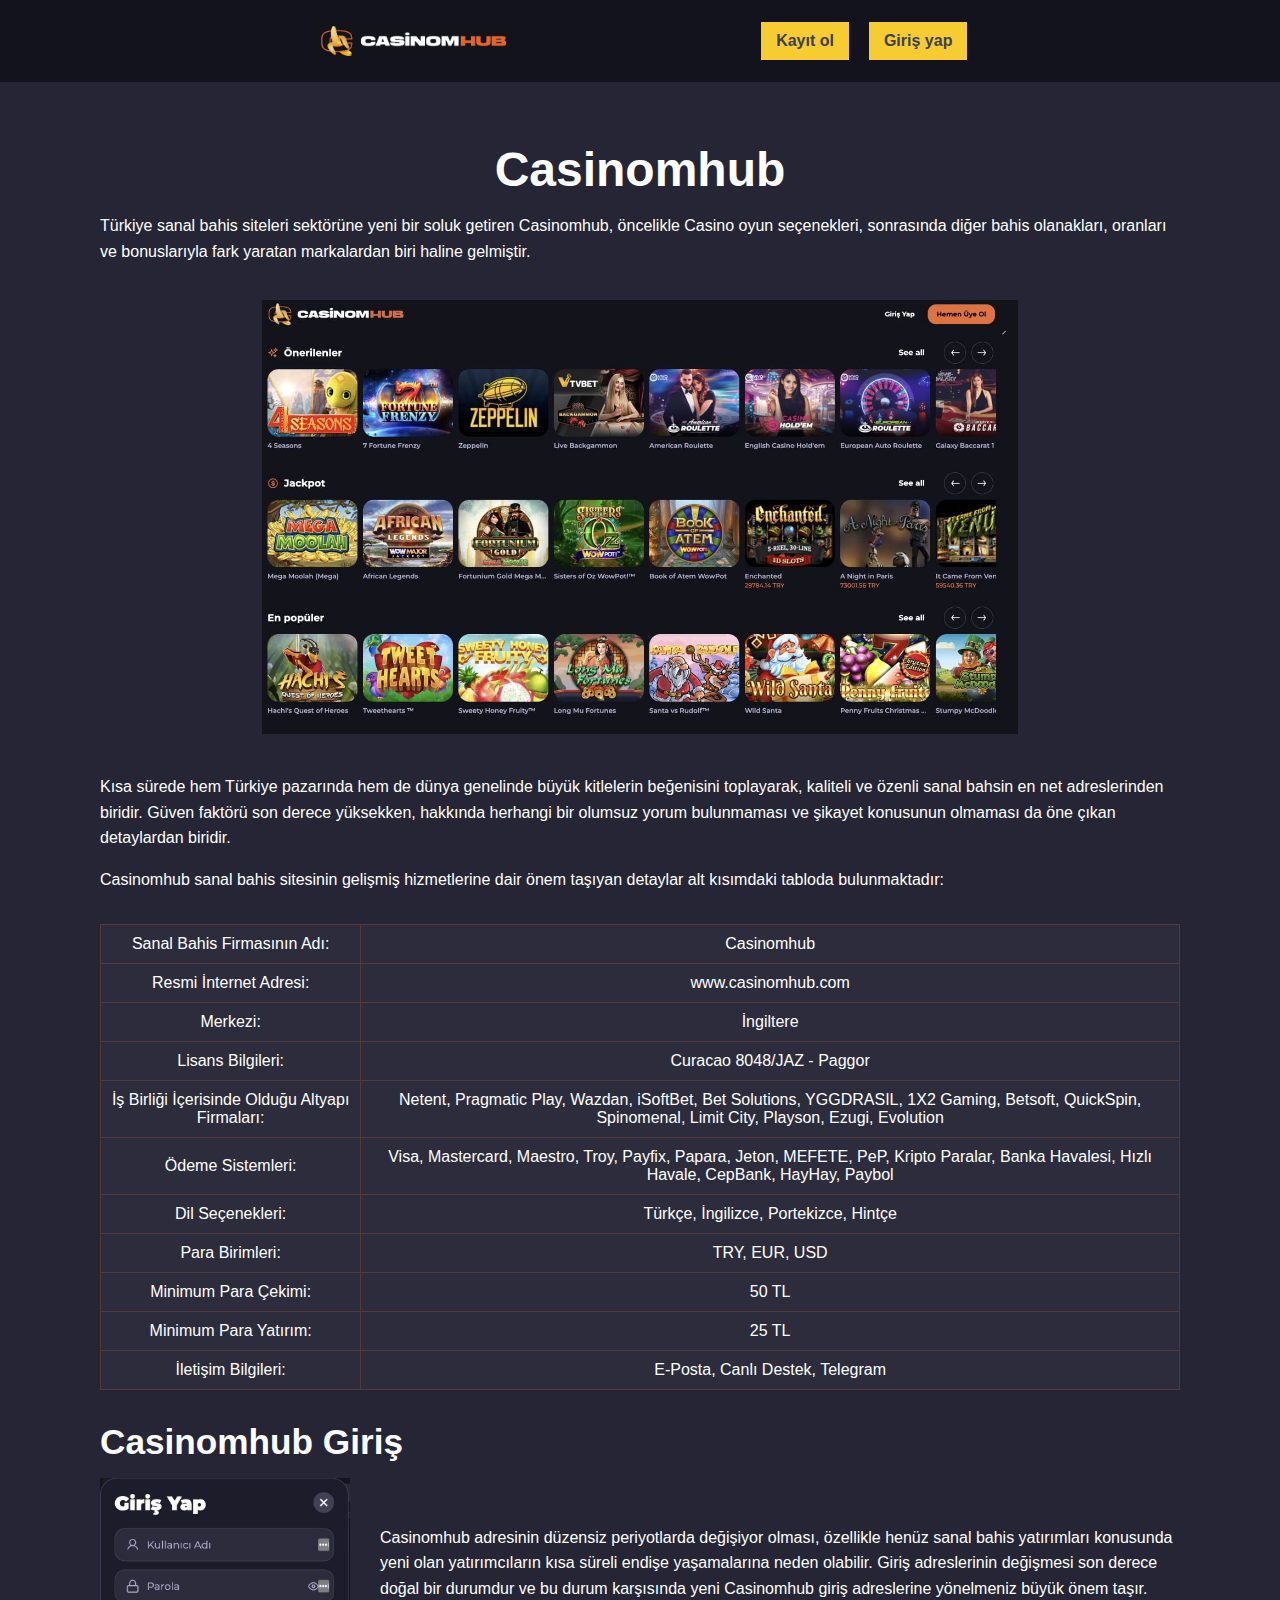
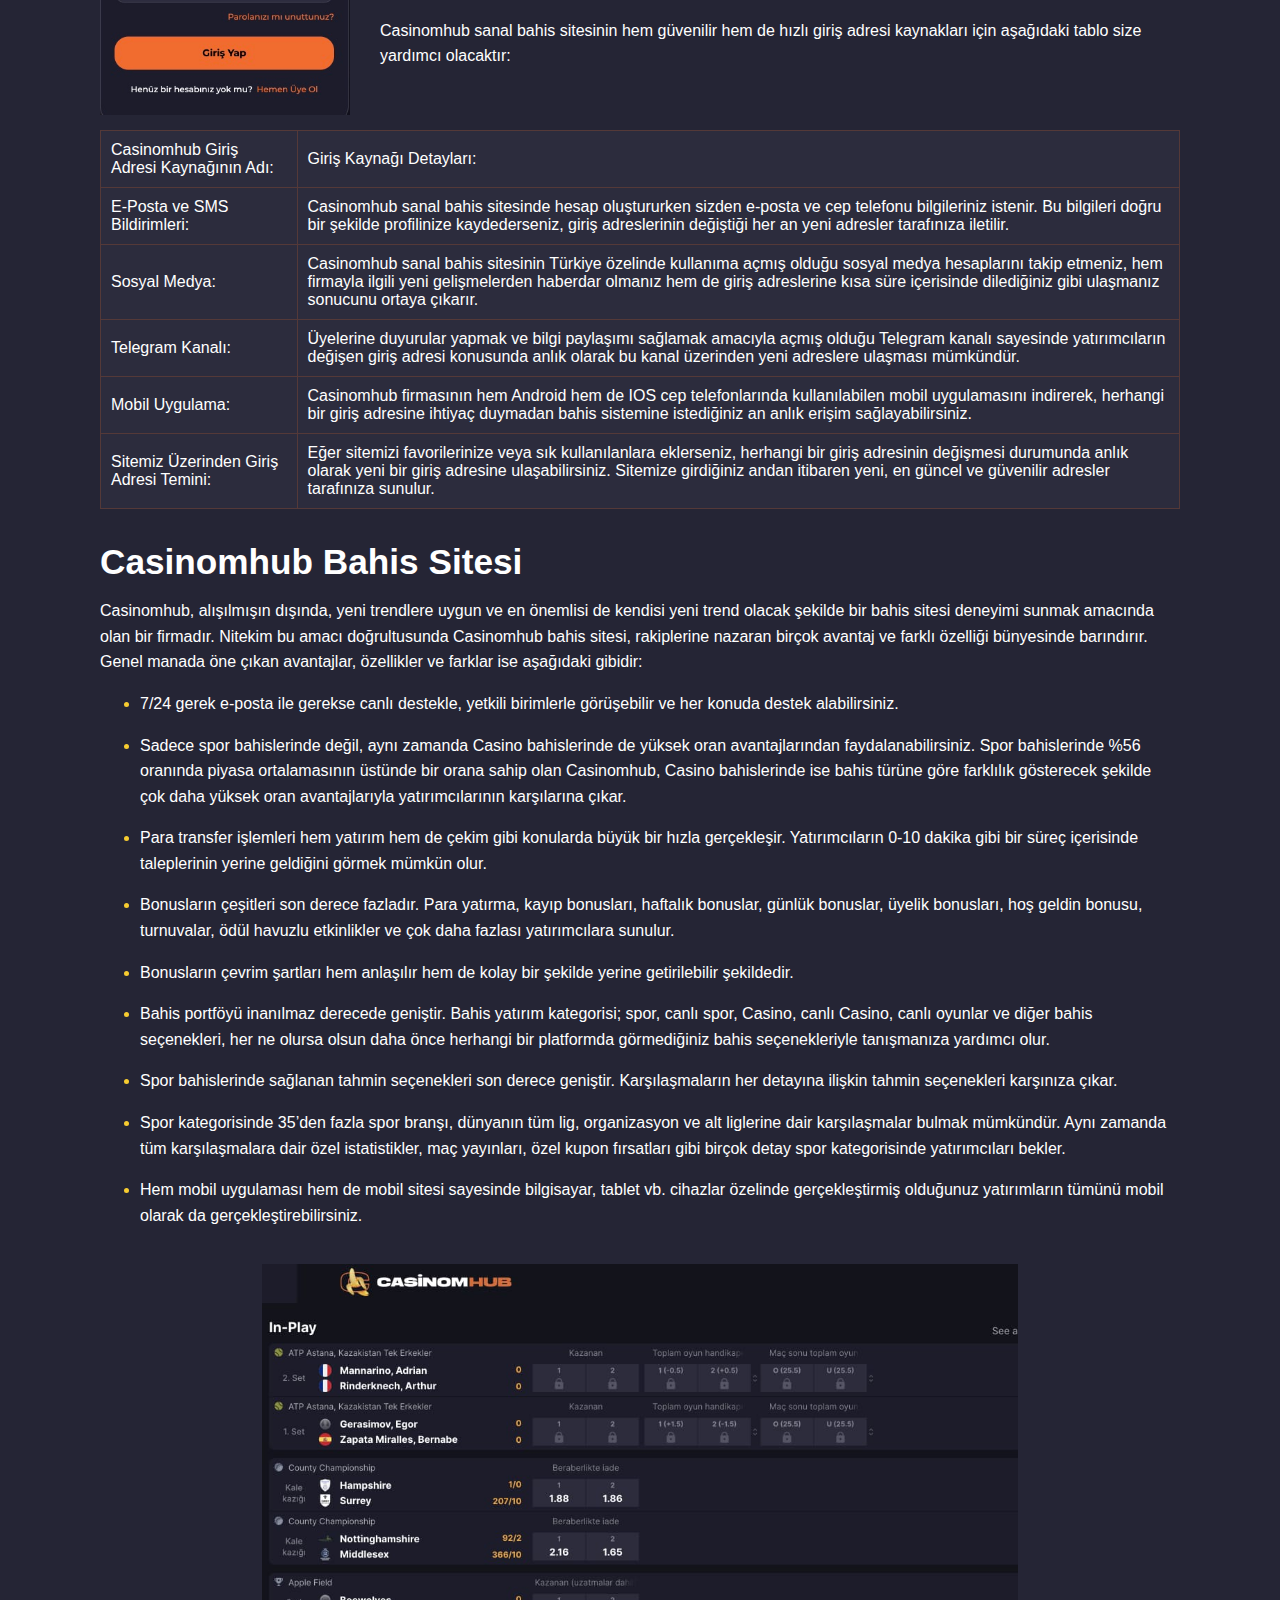
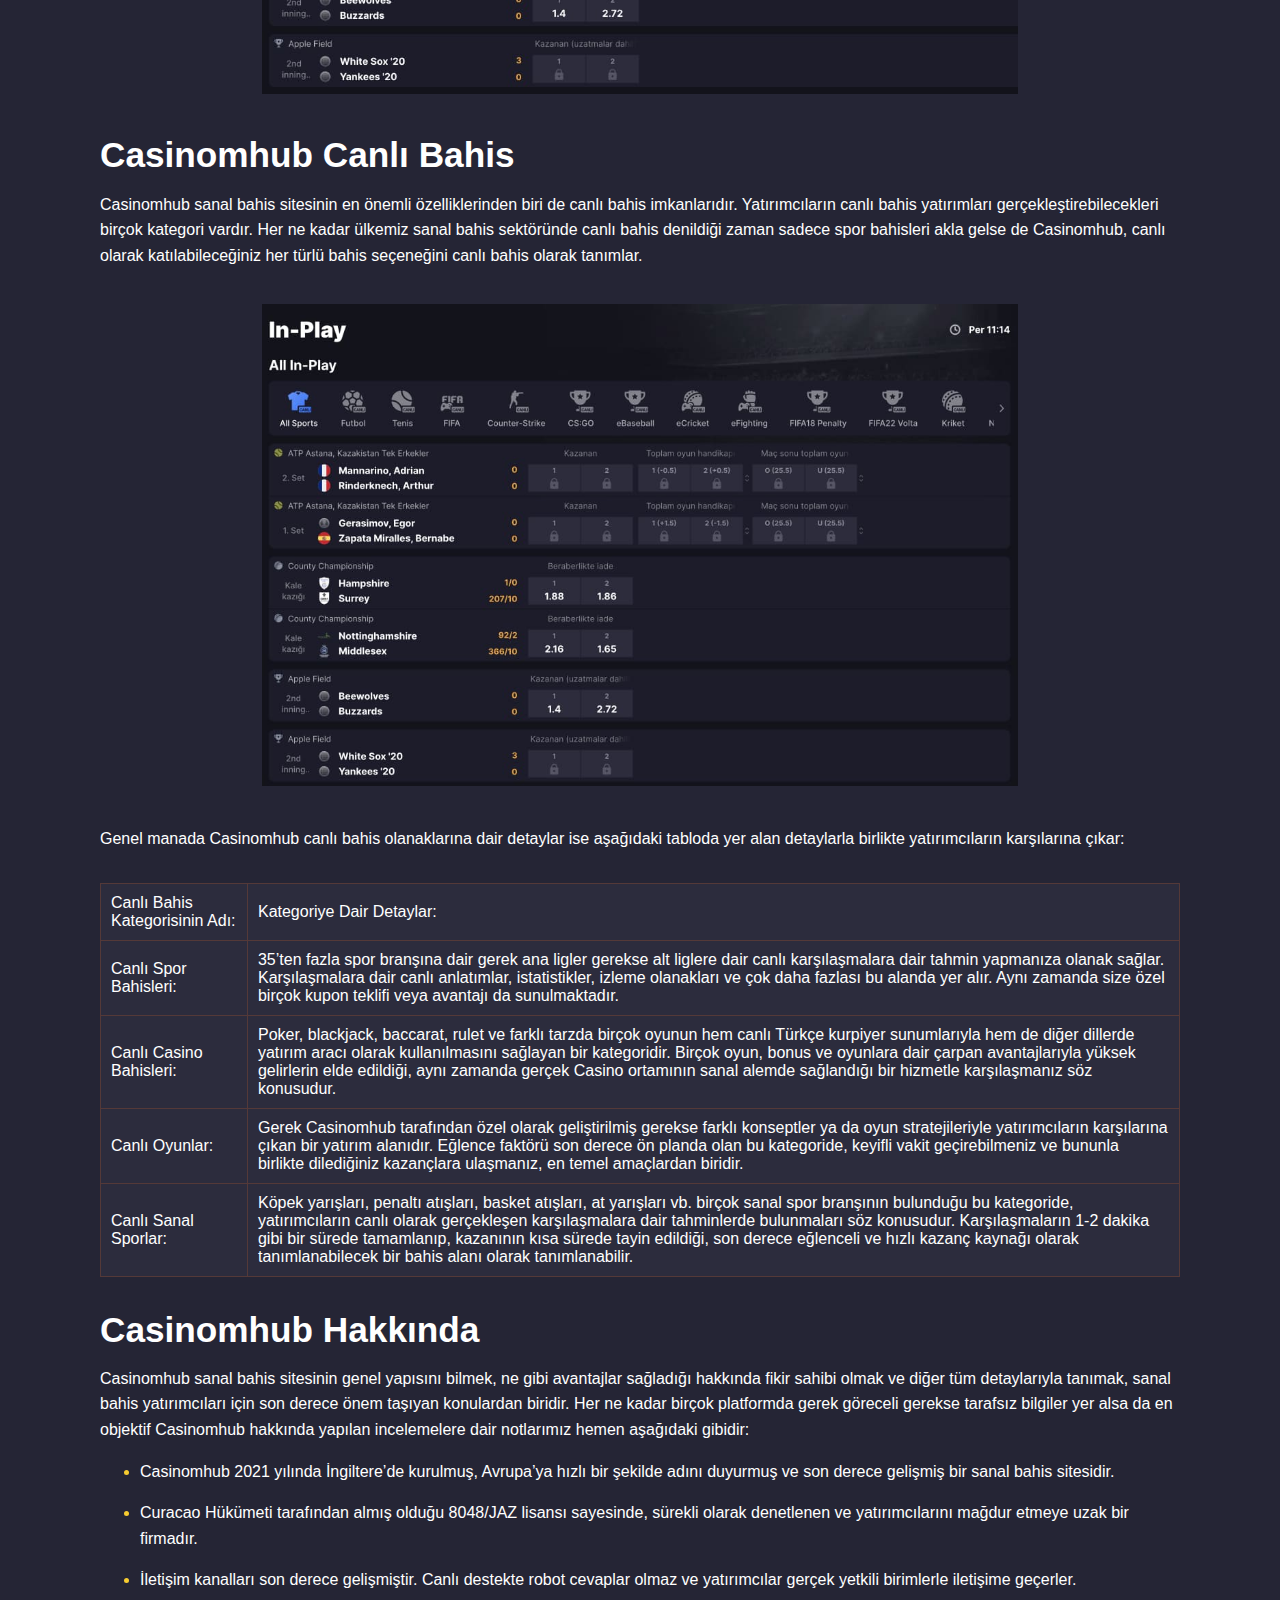
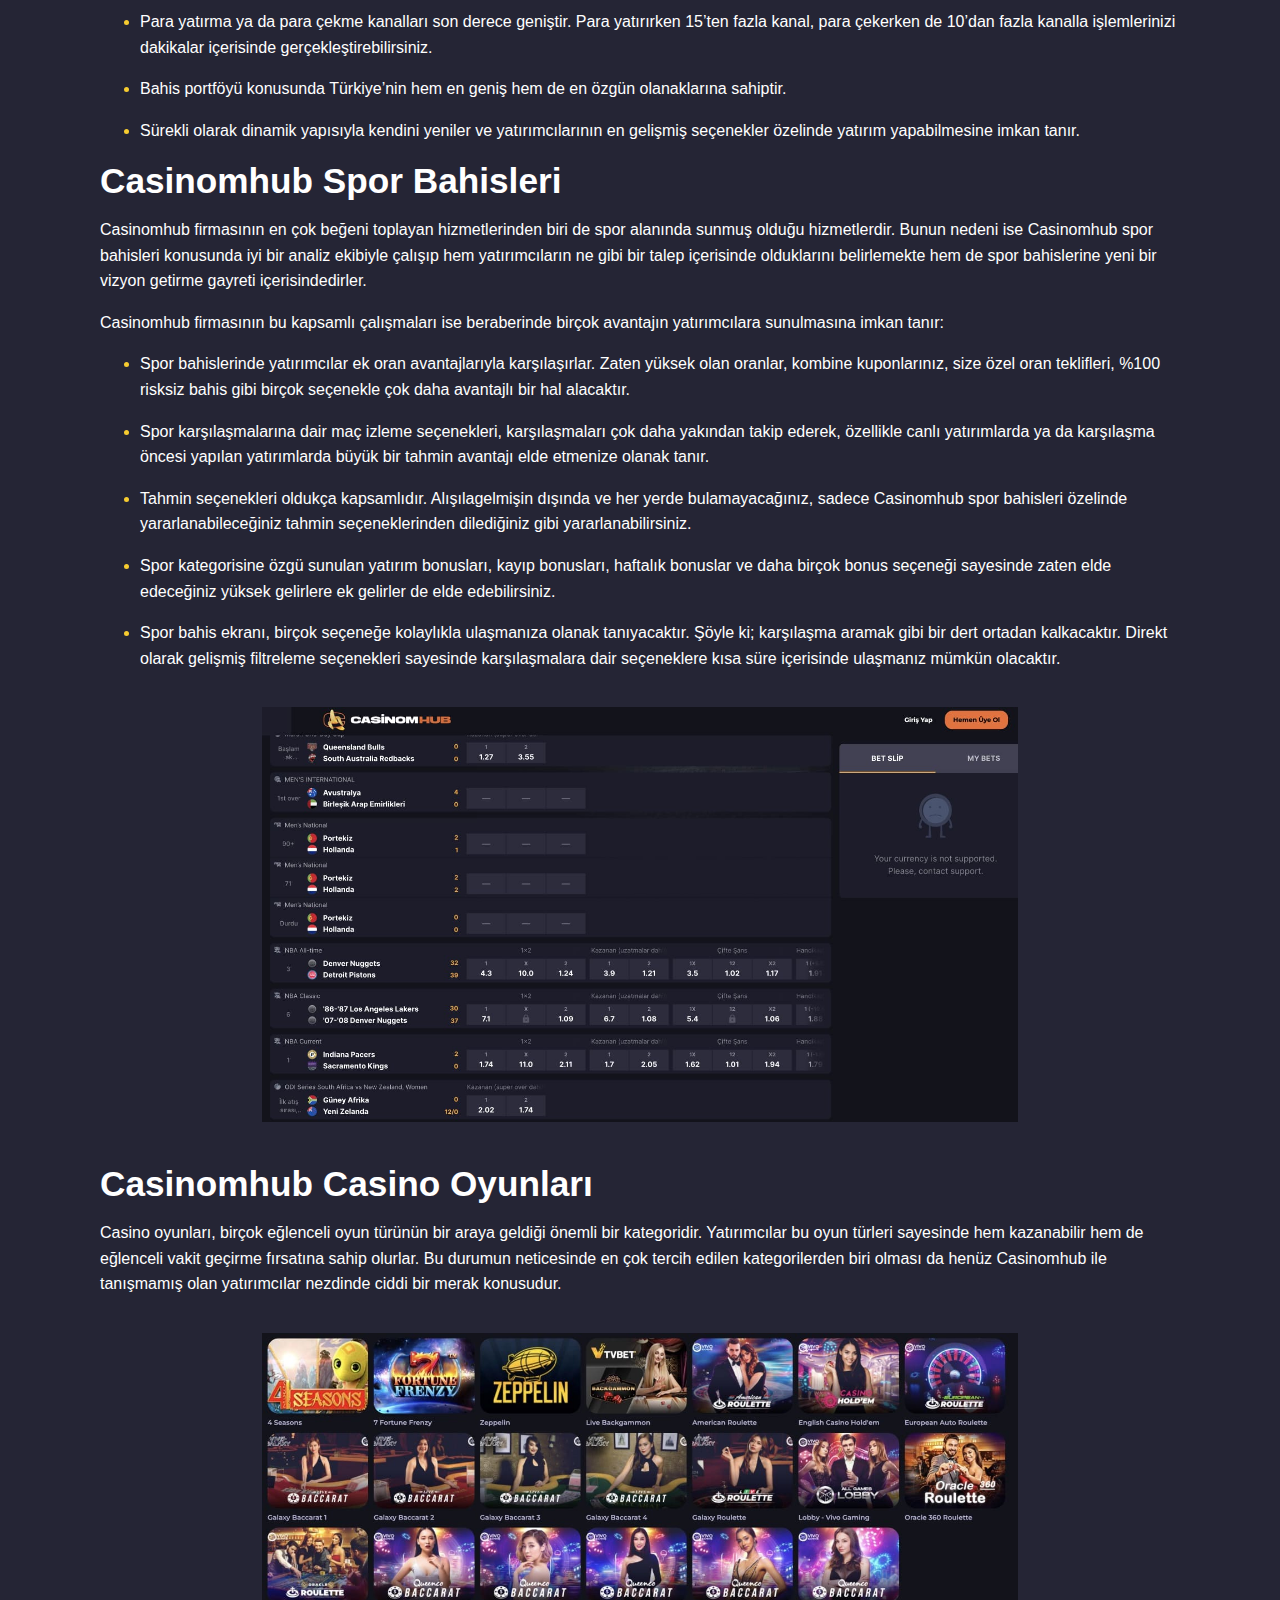
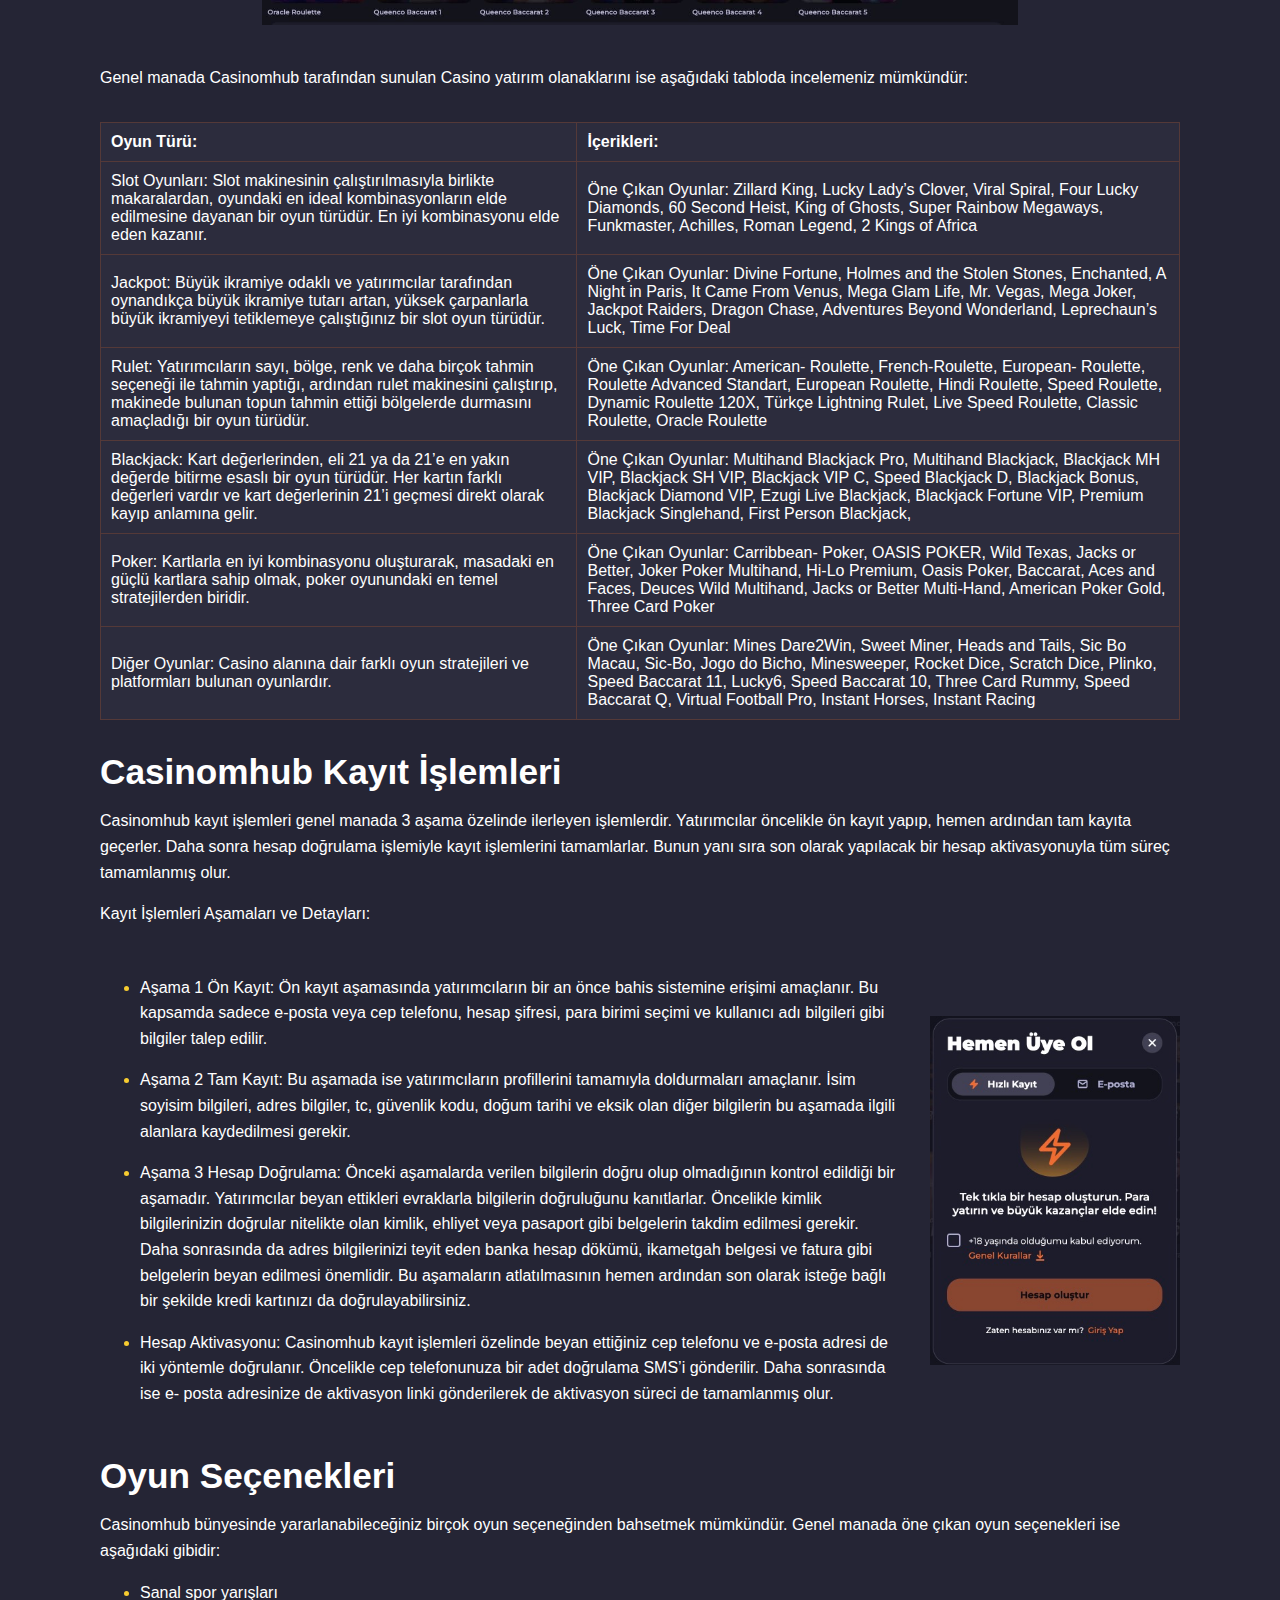
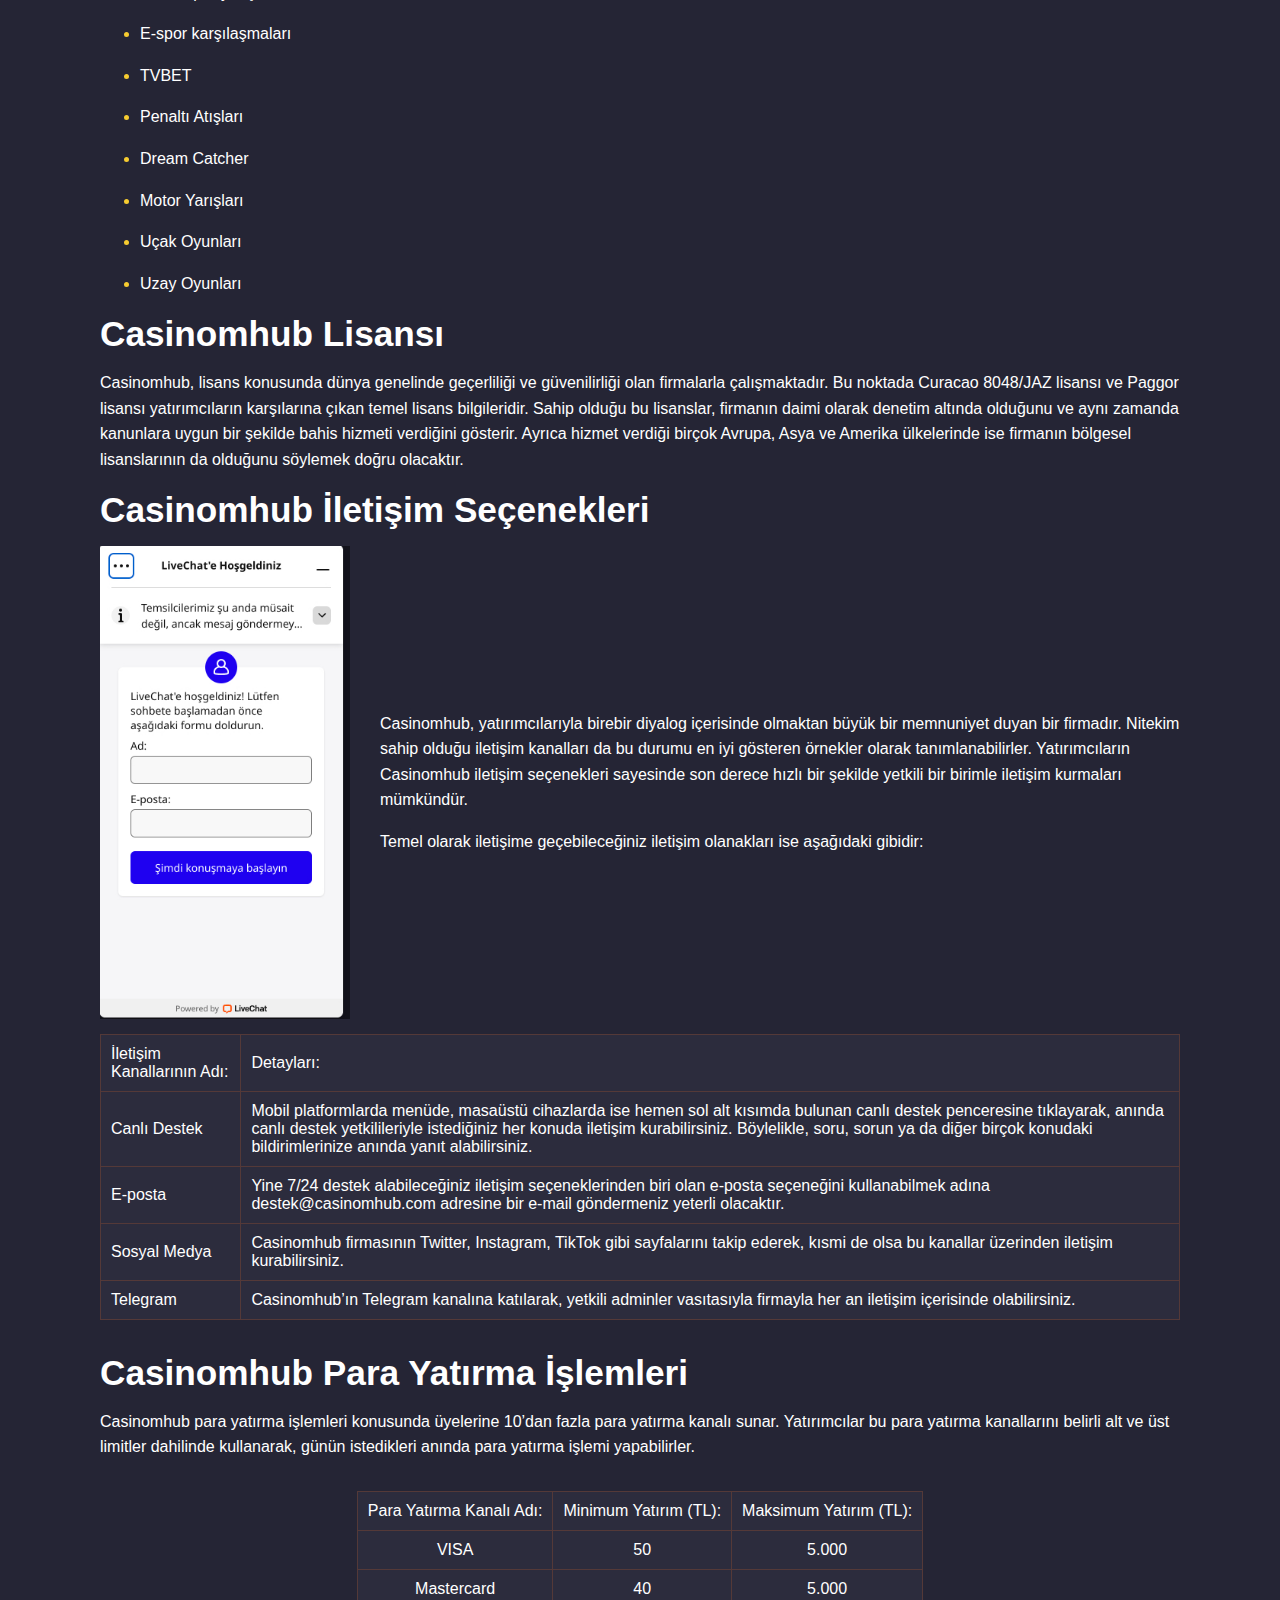
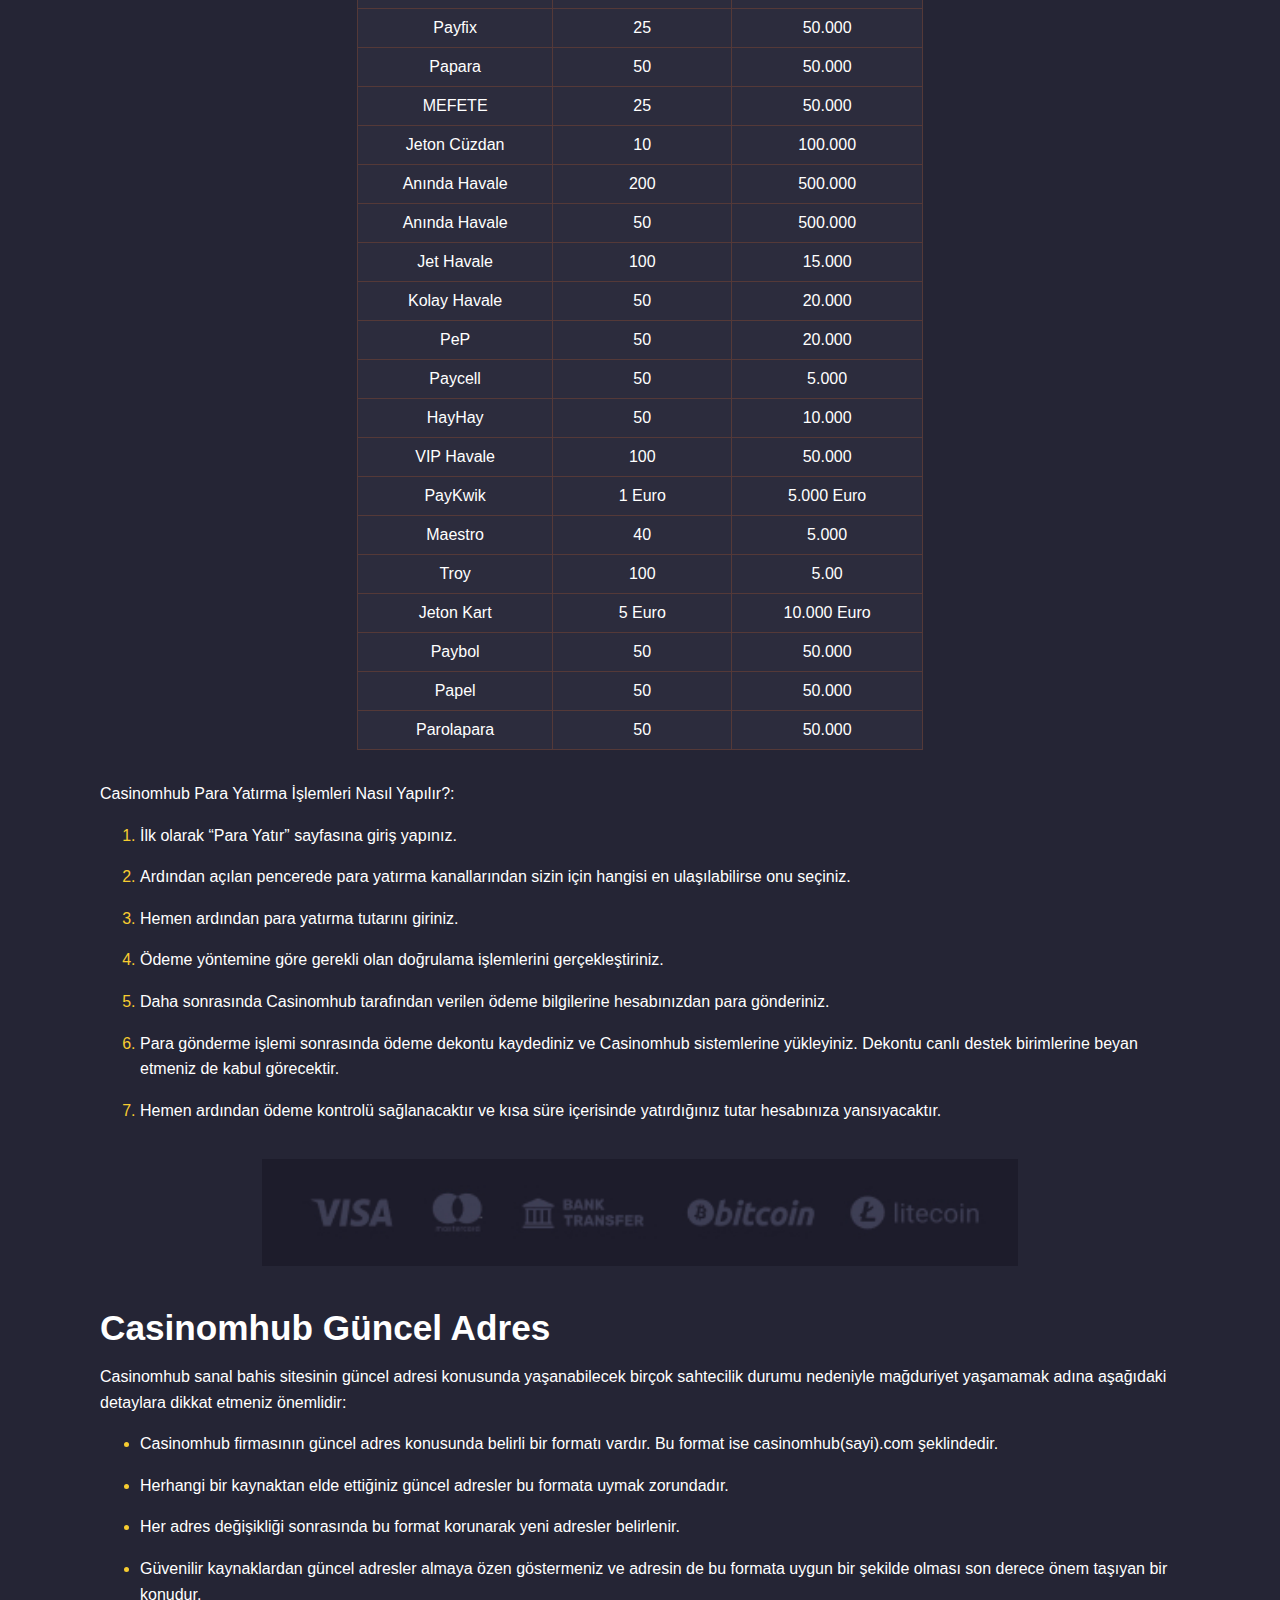
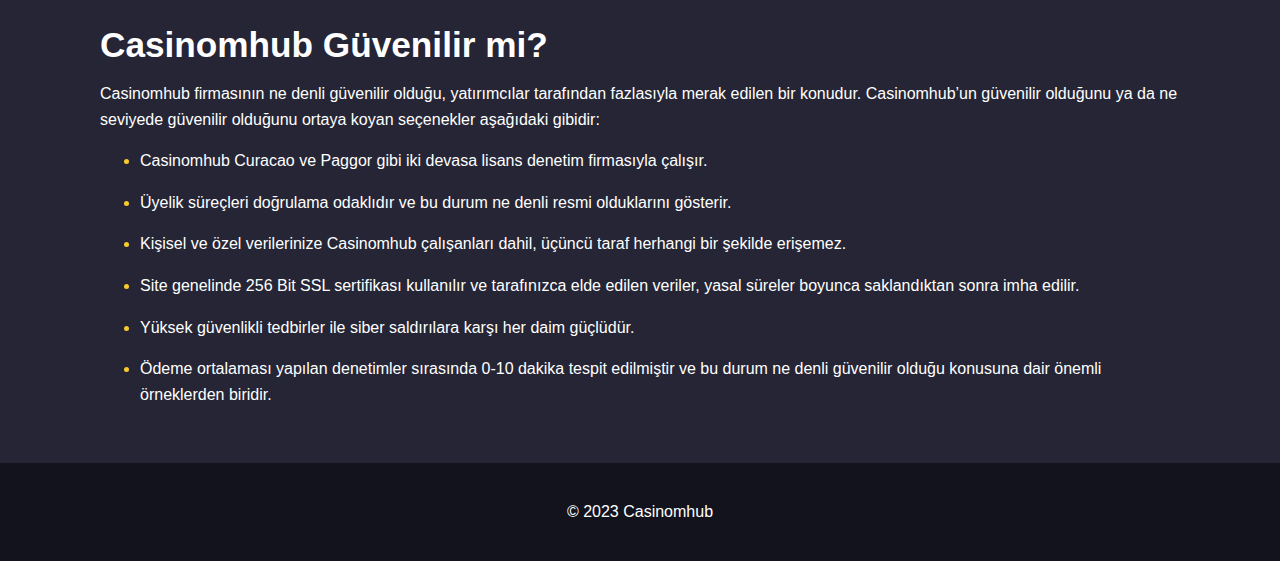
==== commit b4303f79: "solution" ====
--- a/src/index.html
+++ b/src/index.html
@@ -1,21 +1,21 @@
 <!DOCTYPE html>
 <html lang="tr">
   <head>
-    <!-- <link rel="icon" href="./images/favicon.jpg" type="image"> -->
-    <link rel="amphtml" href="">
+    <link rel="icon" href="./images/favicon.png" type="image">
     <meta charset="UTF-8">
     <meta name="viewport" content="width=device-width, initial-scale=1.0">
-    <title></title>
-    <meta name="description" content="">
+    <title>Casinomhub Giriş 2023 Güncel Adresi</title>
+    <meta name="description" content="Casinomhub adresi 2023: güncel giriş adresine ulaş. Bahis yeni resmi adresinde işlemleri yapın!">
     <link rel="stylesheet" href="./styles/style.css">
-    <link rel="canonical" href="">
+    <link rel="canonical" href="https://casinomhub.net/" />
+    <link rel="amphtml" href="https://casinomhub.info/" />
     <meta name="robots" content="noarchive">
   </head>
   <body class="body">
     <header>
       <div>
         <div>
-          <!-- <img src="images/logo.svg" alt="logo" class="logo"> -->
+          <img src="images/logo.jpg" alt="logo" class="logo">
           <div class="buttons">
             <a href="/" target="_blank" rel="nofollow">Kayıt ol</a>
             <a href="/" target="_blank" rel="nofollow">Giriş yap</a>
@@ -29,6 +29,7 @@
         Casino oyun seçenekleri, sonrasında diğer bahis olanakları, oranları ve 
         bonuslarıyla fark yaratan markalardan biri haline gelmiştir.
       </p>
+      <img src="images/casinomhub1.jpg" alt="homepage" class="center_image">
       <p>Kısa sürede hem Türkiye pazarında hem de dünya genelinde büyük kitlelerin 
         beğenisini toplayarak, kaliteli ve özenli sanal bahsin en net adreslerinden biridir. 
         Güven faktörü son derece yüksekken, hakkında herhangi bir olumsuz yorum 
@@ -97,15 +98,20 @@
         </table>
       </div>
       <h2>Casinomhub Giriş</h2>
-      <p>Casinomhub adresinin düzensiz periyotlarda değişiyor olması, özellikle henüz 
-        sanal bahis yatırımları konusunda yeni olan yatırımcıların kısa süreli endişe 
-        yaşamalarına neden olabilir. Giriş adreslerinin değişmesi son derece doğal bir 
-        durumdur ve bu durum karşısında yeni Casinomhub giriş adreslerine yönelmeniz 
-        büyük önem taşır.
-      </p>
-      <p>Casinomhub sanal bahis sitesinin hem güvenilir hem de hızlı giriş adresi 
-        kaynakları için aşağıdaki tablo size yardımcı olacaktır:
-      </p>
+      <div class="image_container">
+        <img src="images/casinomhub2-giris.jpg" alt="casinomhub image" class="giris">
+        <div>
+          <p>Casinomhub adresinin düzensiz periyotlarda değişiyor olması, özellikle henüz 
+            sanal bahis yatırımları konusunda yeni olan yatırımcıların kısa süreli endişe 
+            yaşamalarına neden olabilir. Giriş adreslerinin değişmesi son derece doğal bir 
+            durumdur ve bu durum karşısında yeni Casinomhub giriş adreslerine yönelmeniz 
+            büyük önem taşır.
+          </p>
+          <p>Casinomhub sanal bahis sitesinin hem güvenilir hem de hızlı giriş adresi 
+            kaynakları için aşağıdaki tablo size yardımcı olacaktır:
+          </p>
+        </div>
+      </div>
       <div class="table_container">
         <table>
           <tbody>
@@ -214,6 +220,7 @@
           cihazlar özelinde gerçekleştirmiş olduğunuz yatırımların tümünü mobil 
           olarak da gerçekleştirebilirsiniz.</li>
       </ul>
+      <img src="images/casinomhub2-bahis-sitesi.jpg" alt="bahis sitesi" class="center_image">
       <h2>Casinomhub Canlı Bahis</h2>
       <p>Casinomhub sanal bahis sitesinin en önemli özelliklerinden biri de canlı bahis 
         imkanlarıdır. Yatırımcıların canlı bahis yatırımları gerçekleştirebilecekleri birçok 
@@ -221,6 +228,7 @@
         zaman sadece spor bahisleri akla gelse de Casinomhub, canlı olarak 
         katılabileceğiniz her türlü bahis seçeneğini canlı bahis olarak tanımlar.
       </p>
+      <img src="images/casinomhub3-canli-bahis.jpg" alt="canli bahis" class="center_image">
       <p>Genel manada Casinomhub canlı bahis olanaklarına dair detaylar ise aşağıdaki 
         tabloda yer alan detaylarla birlikte yatırımcıların karşılarına çıkar:
       </p>
@@ -350,6 +358,7 @@
           Direkt olarak gelişmiş filtreleme seçenekleri sayesinde karşılaşmalara dair 
           seçeneklere kısa süre içerisinde ulaşmanız mümkün olacaktır.</li>
       </ul>
+      <img src="images/casinomhub4-sport-bahis.jpg" alt="spor bahis" class="center_image">
       <h2>Casinomhub Casino Oyunları</h2>
       <p>Casino oyunları, birçok eğlenceli oyun türünün bir araya geldiği önemli bir 
         kategoridir. Yatırımcılar bu oyun türleri sayesinde hem kazanabilir hem de 
@@ -357,6 +366,7 @@
         tercih edilen kategorilerden biri olması da henüz Casinomhub ile tanışmamış olan 
         yatırımcılar nezdinde ciddi bir merak konusudur.
       </p>
+      <img src="images/casinomhub5-casino-oyunlari.jpg" alt="casino oyunlari" class="center_image">
       <p>Genel manada Casinomhub tarafından sunulan Casino yatırım olanaklarını ise 
         aşağıdaki tabloda incelemeniz mümkündür:
       </p>
@@ -469,29 +479,33 @@
         son olarak yapılacak bir hesap aktivasyonuyla tüm süreç tamamlanmış olur.
       </p>
       <p><strong>Kayıt İşlemleri Aşamaları ve Detayları:</strong></p>
-      <ul>
-        <li>Aşama 1 Ön Kayıt: Ön kayıt aşamasında yatırımcıların bir an önce bahis 
-          sistemine erişimi amaçlanır. Bu kapsamda sadece e-posta veya cep 
-          telefonu, hesap şifresi, para birimi seçimi ve kullanıcı adı bilgileri gibi 
-          bilgiler talep edilir.</li>
-        <li>Aşama 2 Tam Kayıt: Bu aşamada ise yatırımcıların profillerini tamamıyla 
-          doldurmaları amaçlanır. İsim soyisim bilgileri, adres bilgiler, tc, güvenlik 
-          kodu, doğum tarihi ve eksik olan diğer bilgilerin bu aşamada ilgili alanlara 
-          kaydedilmesi gerekir.</li>
-        <li>Aşama 3 Hesap Doğrulama: Önceki aşamalarda verilen bilgilerin doğru 
-          olup olmadığının kontrol edildiği bir aşamadır. Yatırımcılar beyan ettikleri 
-          evraklarla bilgilerin doğruluğunu kanıtlarlar. Öncelikle kimlik bilgilerinizin 
-          doğrular nitelikte olan kimlik, ehliyet veya pasaport gibi belgelerin takdim 
-          edilmesi gerekir. Daha sonrasında da adres bilgilerinizi teyit eden banka 
-          hesap dökümü, ikametgah belgesi ve fatura gibi belgelerin beyan edilmesi 
-          önemlidir. Bu aşamaların atlatılmasının hemen ardından son olarak isteğe 
-          bağlı bir şekilde kredi kartınızı da doğrulayabilirsiniz.</li>
-        <li>Hesap Aktivasyonu: Casinomhub kayıt işlemleri özelinde beyan ettiğiniz 
-          cep telefonu ve e-posta adresi de iki yöntemle doğrulanır. Öncelikle cep 
-          telefonunuza bir adet doğrulama SMS’i gönderilir. Daha sonrasında ise e-
-          posta adresinize de aktivasyon linki gönderilerek de aktivasyon süreci de 
-          tamamlanmış olur.</li>
-      </ul>
+      <div class="image_container kayit_container">
+        <ul>
+          <li>Aşama 1 Ön Kayıt: Ön kayıt aşamasında yatırımcıların bir an önce bahis 
+            sistemine erişimi amaçlanır. Bu kapsamda sadece e-posta veya cep 
+            telefonu, hesap şifresi, para birimi seçimi ve kullanıcı adı bilgileri gibi 
+            bilgiler talep edilir.</li>
+          <li>Aşama 2 Tam Kayıt: Bu aşamada ise yatırımcıların profillerini tamamıyla 
+            doldurmaları amaçlanır. İsim soyisim bilgileri, adres bilgiler, tc, güvenlik 
+            kodu, doğum tarihi ve eksik olan diğer bilgilerin bu aşamada ilgili alanlara 
+            kaydedilmesi gerekir.</li>
+          <li>Aşama 3 Hesap Doğrulama: Önceki aşamalarda verilen bilgilerin doğru 
+            olup olmadığının kontrol edildiği bir aşamadır. Yatırımcılar beyan ettikleri 
+            evraklarla bilgilerin doğruluğunu kanıtlarlar. Öncelikle kimlik bilgilerinizin 
+            doğrular nitelikte olan kimlik, ehliyet veya pasaport gibi belgelerin takdim 
+            edilmesi gerekir. Daha sonrasında da adres bilgilerinizi teyit eden banka 
+            hesap dökümü, ikametgah belgesi ve fatura gibi belgelerin beyan edilmesi 
+            önemlidir. Bu aşamaların atlatılmasının hemen ardından son olarak isteğe 
+            bağlı bir şekilde kredi kartınızı da doğrulayabilirsiniz.</li>
+          <li>Hesap Aktivasyonu: Casinomhub kayıt işlemleri özelinde beyan ettiğiniz 
+            cep telefonu ve e-posta adresi de iki yöntemle doğrulanır. Öncelikle cep 
+            telefonunuza bir adet doğrulama SMS’i gönderilir. Daha sonrasında ise e-
+            posta adresinize de aktivasyon linki gönderilerek de aktivasyon süreci de 
+            tamamlanmış olur.</li>
+        </ul>
+        <img src="images/casinomhub5-kayit-islemleri.jpg" alt="kayit" class="kayit">
+  
+      </div>
       <h2>Oyun Seçenekleri</h2>
       <p>Casinomhub bünyesinde yararlanabileceğiniz birçok oyun seçeneğinden 
         bahsetmek mümkündür. Genel manada öne çıkan oyun seçenekleri ise aşağıdaki 
@@ -517,13 +531,18 @@
         olduğunu söylemek doğru olacaktır.
       </p>
       <h3>Casinomhub İletişim Seçenekleri</h3>
-      <p>Casinomhub, yatırımcılarıyla birebir diyalog içerisinde olmaktan büyük bir 
-        memnuniyet duyan bir firmadır. Nitekim sahip olduğu iletişim kanalları da bu 
-        durumu en iyi gösteren örnekler olarak tanımlanabilirler. Yatırımcıların 
-        Casinomhub iletişim seçenekleri sayesinde son derece hızlı bir şekilde yetkili bir 
-        birimle iletişim kurmaları mümkündür.
-      </p>
-      <p>Temel olarak iletişime geçebileceğiniz iletişim olanakları ise aşağıdaki gibidir:</p>
+      <div class="image_container">
+        <img src="images/casinomhub-iletisim-secenekleri.jpg" alt="registration" class="registration">
+        <div>
+          <p>Casinomhub, yatırımcılarıyla birebir diyalog içerisinde olmaktan büyük bir 
+            memnuniyet duyan bir firmadır. Nitekim sahip olduğu iletişim kanalları da bu 
+            durumu en iyi gösteren örnekler olarak tanımlanabilirler. Yatırımcıların 
+            Casinomhub iletişim seçenekleri sayesinde son derece hızlı bir şekilde yetkili bir 
+            birimle iletişim kurmaları mümkündür.
+          </p>
+          <p>Temel olarak iletişime geçebileceğiniz iletişim olanakları ise aşağıdaki gibidir:</p>  
+        </div>
+      </div>
       <div class="table_container">
         <table>
           <tbody>
@@ -711,6 +730,7 @@
         <li>Hemen ardından ödeme kontrolü sağlanacaktır ve kısa süre içerisinde 
           yatırdığınız tutar hesabınıza yansıyacaktır.</li>
       </ol>
+      <img src="images/casinomhub-para-yatirma-islemleri.jpg" alt="para yatirma" class="center_image">
       <h2>Casinomhub Güncel Adres</h2>
       <p>Casinomhub sanal bahis sitesinin güncel adresi konusunda yaşanabilecek birçok 
         sahtecilik durumu nedeniyle mağduriyet yaşamamak adına aşağıdaki detaylara 
@@ -750,6 +770,5 @@
     <footer>
       <p>© 2023 Casinomhub</p>
     </footer>
-    <script type="text/javascript" src="scripts/main.js"></script>
   </body>
 </html>
--- a/src/styles/style.css
+++ b/src/styles/style.css
@@ -245,7 +245,7 @@
 }
 
 header > div:first-of-type {
-  background-color: black;
+  background-color: #12131C;
 }
 
 .buttons {
@@ -372,7 +372,7 @@
 }
 
 footer {
-  background-color: black;
+  background-color: #12131C;
   padding: 20px 35px;
 }
 
@@ -410,7 +410,7 @@
 }
 
 .logo {
-  width: 140px;
+  width: 200px;
 }
 
 .homepage_container {
@@ -429,10 +429,6 @@
   width: 50%;
 }
 
-.sikayette, .transferleri, .center_image, .mobile, .destek, .license, .kayit, .homepage {
-  border: 2px solid #F7CC30;
-}
-
 .mobile_container {
   justify-content: flex-start;
 }
@@ -441,8 +437,8 @@
   max-width: 90%;
 }
 
-.giris-image {
-  width: 30%;
+.giris, .registration {
+  width: 250px;
 }
 
 @media (max-width: 1200px) {
